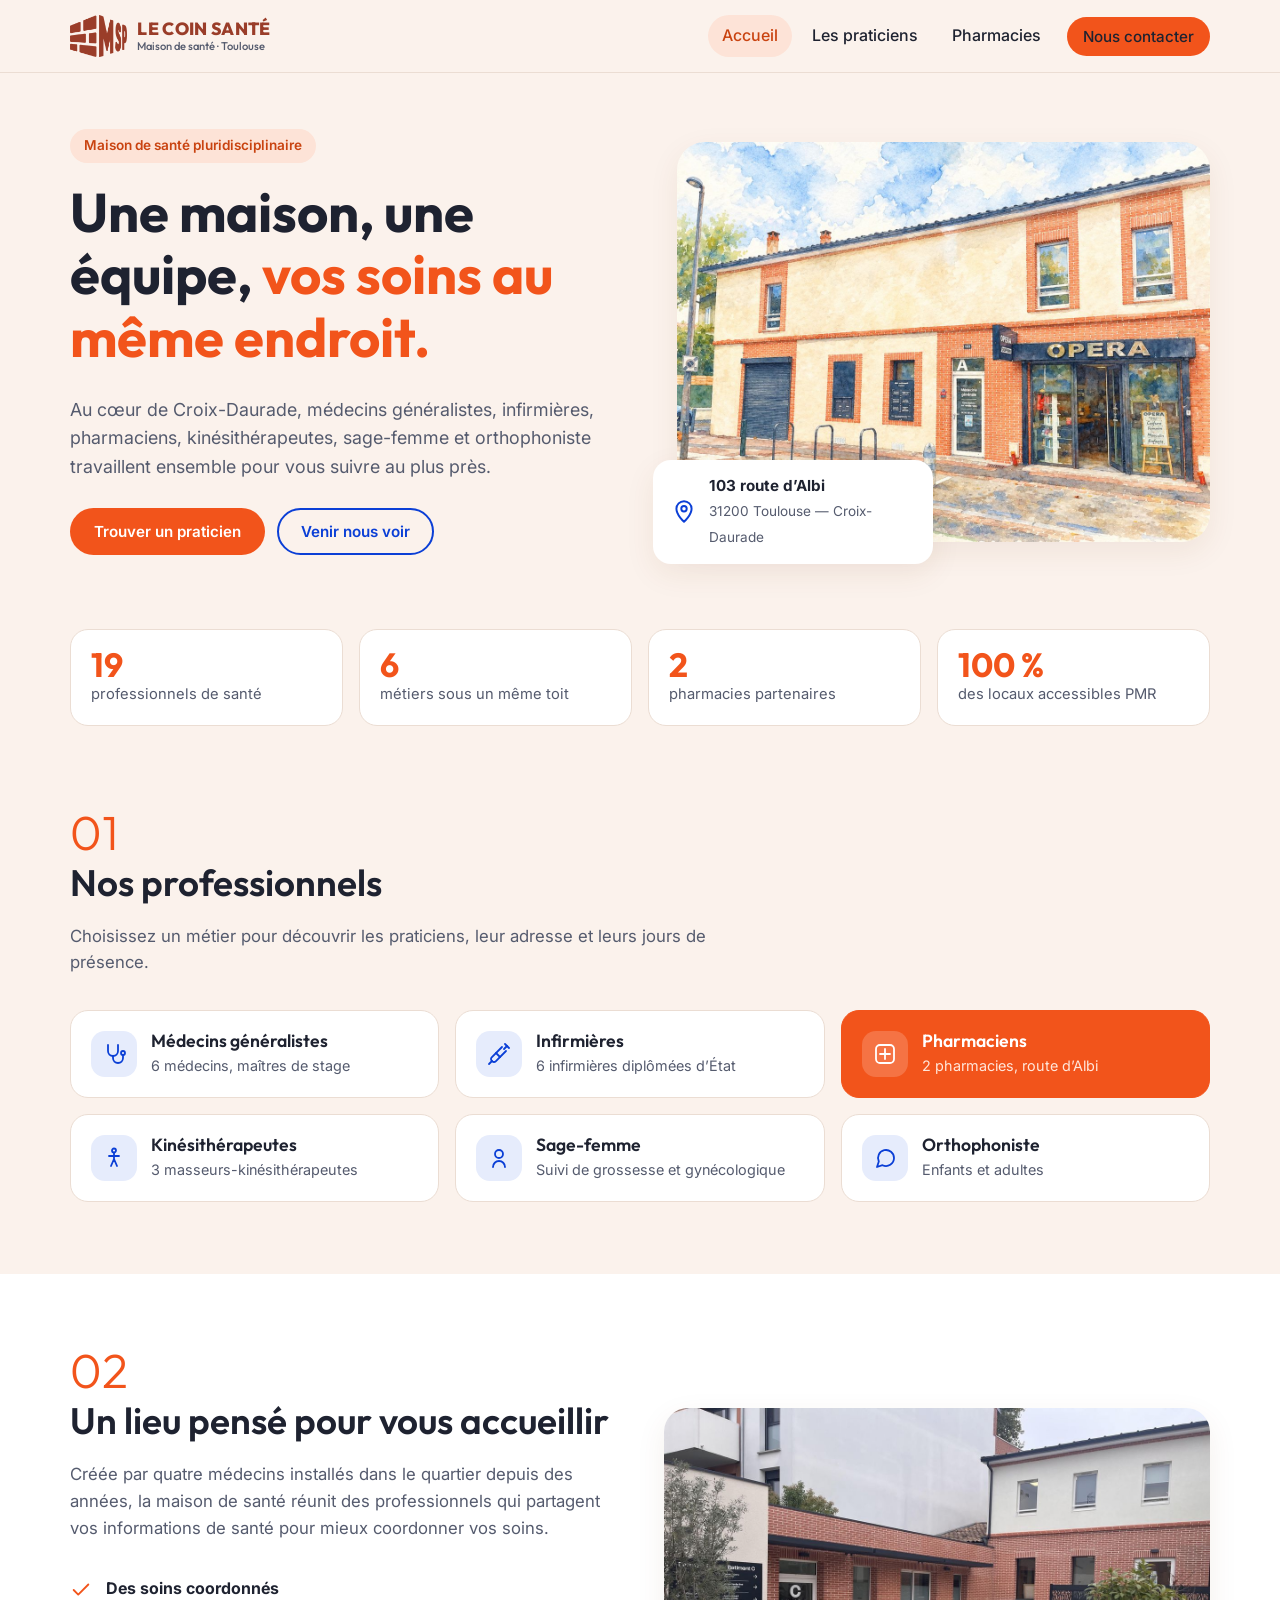
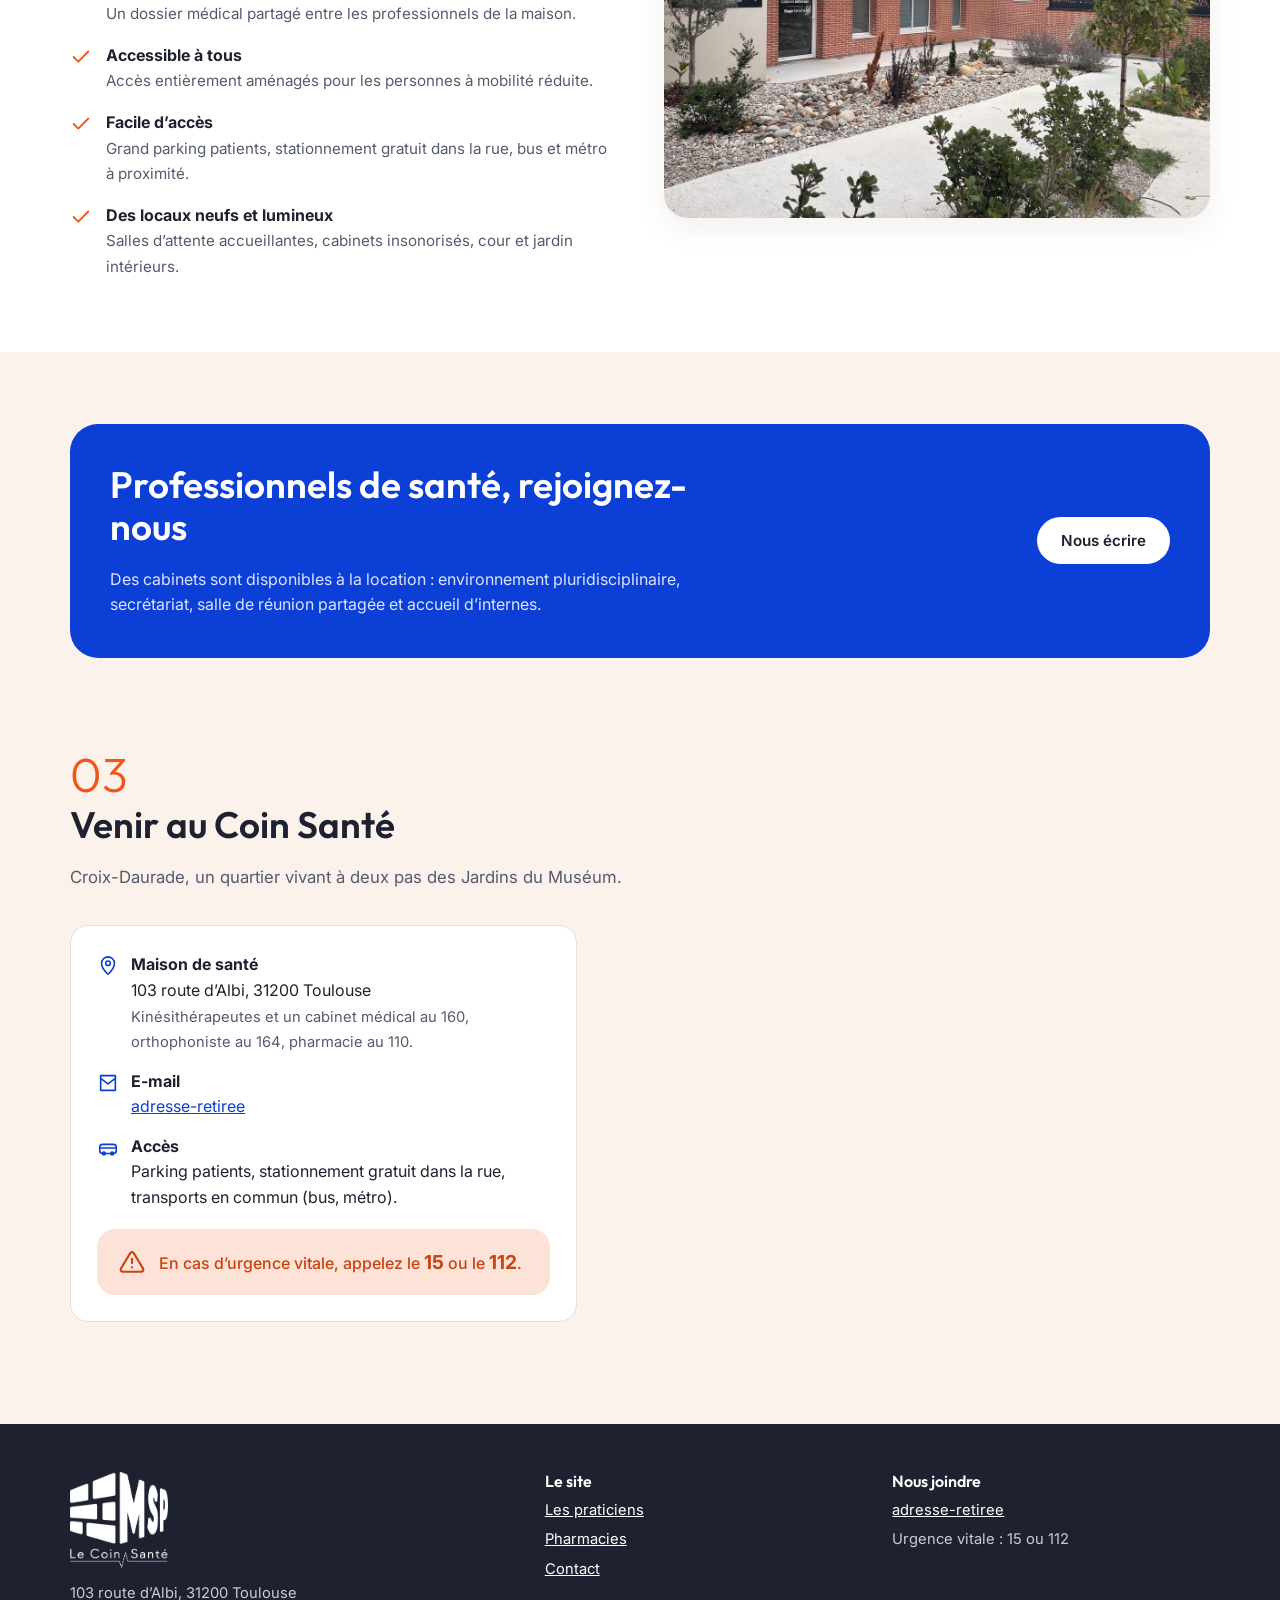
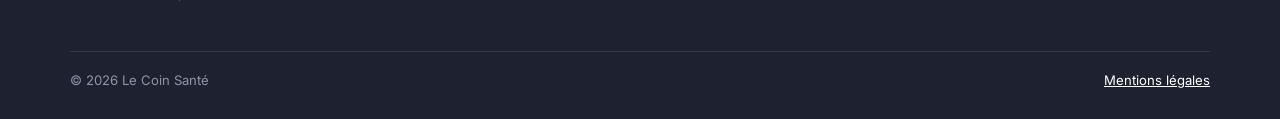
==== index.html @ 9249ab9c "Logo officiel de la MSP : symbole dans l'en-tete, logo complet blanc en pied de page, favicon ; nom " ====
<!doctype html>
<html lang="fr">
<head>
  <meta charset="utf-8">
  <meta name="viewport" content="width=device-width, initial-scale=1">
  <title>Le Coin Santé — Maison de santé pluridisciplinaire, Toulouse Croix-Daurade</title>
  <meta name="description" content="Maison de santé pluridisciplinaire au 103 route d’Albi à Toulouse (Croix-Daurade) : médecins généralistes, infirmières, pharmaciens, kinésithérapeutes, sage-femme et orthophoniste.">
  <link rel="icon" href="assets/favicon.png" type="image/png">
  <link rel="preconnect" href="https://fonts.googleapis.com">
  <link rel="preconnect" href="https://fonts.gstatic.com" crossorigin>
  <link href="https://fonts.googleapis.com/css2?family=Inter:wght@400;500;600&family=Outfit:wght@300;500;600;700;800&display=swap" rel="stylesheet">
  <link rel="stylesheet" href="css/style.css">
</head>
<body>
<a class="lien-evitement" href="#contenu">Aller au contenu</a>

<header class="entete">
  <div class="conteneur">
    <a class="marque" href="index.html">
      <img src="assets/logo-symbole.png" alt="" width="218" height="160">
      <span class="marque-texte">LE COIN SANTÉ<small>Maison de santé · Toulouse</small></span>
    </a>
    <button class="burger" aria-label="Menu" aria-expanded="false" aria-controls="nav">
      <svg width="26" height="26" viewBox="0 0 24 24" fill="none" stroke="currentColor" stroke-width="2" stroke-linecap="round"><path d="M4 7h16M4 12h16M4 17h16"/></svg>
    </button>
    <nav class="nav" id="nav">
      <a href="index.html" aria-current="page">Accueil</a>
      <a href="praticiens.html">Les praticiens</a>
      <a href="praticiens.html#pharmaciens">Pharmacies</a>
      <a class="btn btn-plein" href="contact.html">Nous contacter</a>
    </nav>
  </div>
</header>

<main id="contenu">

  <section class="hero">
    <div class="conteneur">
      <div>
        <span class="surtitre">Maison de santé pluridisciplinaire</span>
        <h1>Une maison, une équipe, <span class="accent">vos soins au même endroit.</span></h1>
        <p class="chapo">Au cœur de Croix-Daurade, médecins généralistes, infirmières, pharmaciens, kinésithérapeutes, sage-femme et orthophoniste travaillent ensemble pour vous suivre au plus près.</p>
        <div class="hero-actions">
          <a class="btn btn-plein" href="praticiens.html">Trouver un praticien</a>
          <a class="btn btn-contour" href="#acces">Venir nous voir</a>
        </div>
      </div>
      <div class="hero-visuel">
        <img src="assets/img/facade-aquarelle.jpg" alt="Aquarelle de la façade du Coin Santé, au 103 route d’Albi" width="1200" height="900">
        <div class="hero-carte">
          <svg class="ico" width="26" height="26" viewBox="0 0 24 24" fill="none" stroke="currentColor" stroke-width="1.8" stroke-linecap="round" stroke-linejoin="round" aria-hidden="true"><path d="M12 21s7-6.2 7-12a7 7 0 0 0-14 0c0 5.8 7 12 7 12z"/><circle cx="12" cy="9" r="2.5"/></svg>
          <div><strong>103 route d’Albi</strong><span>31200 Toulouse — Croix-Daurade</span></div>
        </div>
      </div>
    </div>
  </section>

  <section class="chiffres" aria-label="La maison en chiffres">
    <div class="conteneur">
      <div class="chiffre"><b>19</b><span>professionnels de santé</span></div>
      <div class="chiffre"><b>6</b><span>métiers sous un même toit</span></div>
      <div class="chiffre"><b>2</b><span>pharmacies partenaires</span></div>
      <div class="chiffre"><b>100 %</b><span>des locaux accessibles PMR</span></div>
    </div>
  </section>

  <section class="section">
    <div class="conteneur">
      <div class="section-tete">
        <span class="numero">01</span>
        <h2>Nos professionnels</h2>
        <p>Choisissez un métier pour découvrir les praticiens, leur adresse et leurs jours de présence.</p>
      </div>
      <div class="metiers">
        <a class="metier" href="praticiens.html#medecins">
          <span class="pastille"><svg width="24" height="24" viewBox="0 0 24 24" fill="none" stroke="currentColor" stroke-width="1.8" stroke-linecap="round" stroke-linejoin="round" aria-hidden="true"><path d="M6 3v6a5 5 0 0 0 10 0V3"/><path d="M11 14v2a5 5 0 0 0 10 0v-3"/><circle cx="21" cy="11" r="2"/></svg></span>
          <div><h3>Médecins généralistes</h3><p>6 médecins, maîtres de stage</p></div>
        </a>
        <a class="metier" href="praticiens.html#infirmiers">
          <span class="pastille"><svg width="24" height="24" viewBox="0 0 24 24" fill="none" stroke="currentColor" stroke-width="1.8" stroke-linecap="round" stroke-linejoin="round" aria-hidden="true"><path d="m18 2 4 4"/><path d="m17 7 3-3"/><path d="M19 9 8.7 19.3a2.4 2.4 0 0 1-3.4 0l-.6-.6a2.4 2.4 0 0 1 0-3.4L15 5"/><path d="m9 11 4 4"/><path d="m5 19-3 3"/></svg></span>
          <div><h3>Infirmières</h3><p>6 infirmières diplômées d’État</p></div>
        </a>
        <a class="metier mis-en-avant" href="praticiens.html#pharmaciens">
          <span class="pastille"><svg width="24" height="24" viewBox="0 0 24 24" fill="none" stroke="currentColor" stroke-width="1.8" stroke-linecap="round" stroke-linejoin="round" aria-hidden="true"><rect x="3" y="3" width="18" height="18" rx="4"/><path d="M12 7v10M7 12h10"/></svg></span>
          <div><h3>Pharmaciens</h3><p>2 pharmacies, route d’Albi</p></div>
        </a>
        <a class="metier" href="praticiens.html#kines">
          <span class="pastille"><svg width="24" height="24" viewBox="0 0 24 24" fill="none" stroke="currentColor" stroke-width="1.8" stroke-linecap="round" stroke-linejoin="round" aria-hidden="true"><circle cx="12" cy="4.5" r="2"/><path d="M12 7v6l-3 7M12 13l3 7M7 10h10"/></svg></span>
          <div><h3>Kinésithérapeutes</h3><p>3 masseurs-kinésithérapeutes</p></div>
        </a>
        <a class="metier" href="praticiens.html#sages-femmes">
          <span class="pastille"><svg width="24" height="24" viewBox="0 0 24 24" fill="none" stroke="currentColor" stroke-width="1.8" stroke-linecap="round" stroke-linejoin="round" aria-hidden="true"><circle cx="12" cy="8" r="4"/><path d="M6 21a6 6 0 0 1 12 0"/></svg></span>
          <div><h3>Sage-femme</h3><p>Suivi de grossesse et gynécologique</p></div>
        </a>
        <a class="metier" href="praticiens.html#orthophonistes">
          <span class="pastille"><svg width="24" height="24" viewBox="0 0 24 24" fill="none" stroke="currentColor" stroke-width="1.8" stroke-linecap="round" stroke-linejoin="round" aria-hidden="true"><path d="M21 12a8 8 0 0 1-11.5 7.2L4 21l1.8-5.5A8 8 0 1 1 21 12z"/></svg></span>
          <div><h3>Orthophoniste</h3><p>Enfants et adultes</p></div>
        </a>
      </div>
    </div>
  </section>

  <section class="section" style="background: var(--surface);">
    <div class="conteneur deux-colonnes">
      <div>
        <div class="section-tete">
          <span class="numero">02</span>
          <h2>Un lieu pensé pour vous accueillir</h2>
          <p>Créée par quatre médecins installés dans le quartier depuis des années, la maison de santé réunit des professionnels qui partagent vos informations de santé pour mieux coordonner vos soins.</p>
        </div>
        <ul class="atouts">
          <li><svg class="ico" width="22" height="22" viewBox="0 0 24 24" fill="none" stroke="currentColor" stroke-width="2" stroke-linecap="round" stroke-linejoin="round" aria-hidden="true"><path d="M20 6 9 17l-5-5"/></svg>
            <div><strong>Des soins coordonnés</strong><span>Un dossier médical partagé entre les professionnels de la maison.</span></div></li>
          <li><svg class="ico" width="22" height="22" viewBox="0 0 24 24" fill="none" stroke="currentColor" stroke-width="2" stroke-linecap="round" stroke-linejoin="round" aria-hidden="true"><path d="M20 6 9 17l-5-5"/></svg>
            <div><strong>Accessible à tous</strong><span>Accès entièrement aménagés pour les personnes à mobilité réduite.</span></div></li>
          <li><svg class="ico" width="22" height="22" viewBox="0 0 24 24" fill="none" stroke="currentColor" stroke-width="2" stroke-linecap="round" stroke-linejoin="round" aria-hidden="true"><path d="M20 6 9 17l-5-5"/></svg>
            <div><strong>Facile d’accès</strong><span>Grand parking patients, stationnement gratuit dans la rue, bus et métro à proximité.</span></div></li>
          <li><svg class="ico" width="22" height="22" viewBox="0 0 24 24" fill="none" stroke="currentColor" stroke-width="2" stroke-linecap="round" stroke-linejoin="round" aria-hidden="true"><path d="M20 6 9 17l-5-5"/></svg>
            <div><strong>Des locaux neufs et lumineux</strong><span>Salles d’attente accueillantes, cabinets insonorisés, cour et jardin intérieurs.</span></div></li>
        </ul>
      </div>
      <img src="assets/img/cour-jardin.jpg" alt="La cour intérieure et son jardin, devant le bâtiment C (cabinet infirmier et sage-femme)" width="1200" height="900" loading="lazy">
    </div>
  </section>

  <section class="section">
    <div class="conteneur">
      <div class="bande-pro">
        <div>
          <h2>Professionnels de santé, rejoignez-nous</h2>
          <p>Des cabinets sont disponibles à la location : environnement pluridisciplinaire, secrétariat, salle de réunion partagée et accueil d’internes.</p>
        </div>
        <div class="actions"><a class="btn btn-blanc" href="contact.html?objet=installation">Nous écrire</a></div>
      </div>
    </div>
  </section>

  <section class="section" id="acces" style="padding-top: 20px;">
    <div class="conteneur">
      <div class="section-tete">
        <span class="numero">03</span>
        <h2>Venir au Coin Santé</h2>
        <p>Croix-Daurade, un quartier vivant à deux pas des Jardins du Muséum.</p>
      </div>
      <div class="acces">
        <div class="acces-infos">
          <ul>
            <li><svg class="ico" width="22" height="22" viewBox="0 0 24 24" fill="none" stroke="currentColor" stroke-width="1.8" stroke-linecap="round" stroke-linejoin="round" aria-hidden="true"><path d="M12 21s7-6.2 7-12a7 7 0 0 0-14 0c0 5.8 7 12 7 12z"/><circle cx="12" cy="9" r="2.5"/></svg>
              <div><strong>Maison de santé</strong><br>103 route d’Albi, 31200 Toulouse<br><span style="color:var(--encre-douce);font-size:.92rem;">Kinésithérapeutes et un cabinet médical au 160, orthophoniste au 164, pharmacie au 110.</span></div></li>
            <li><svg class="ico" width="22" height="22" viewBox="0 0 24 24" fill="none" stroke="currentColor" stroke-width="1.8" stroke-linecap="round" stroke-linejoin="round" aria-hidden="true"><path d="M4 4h16v16H4z"/><path d="m4 7 8 6 8-6"/></svg>
              <div><strong>E-mail</strong><br><a href="mailto:adresse-retiree">adresse-retiree</a></div></li>
            <li><svg class="ico" width="22" height="22" viewBox="0 0 24 24" fill="none" stroke="currentColor" stroke-width="1.8" stroke-linecap="round" stroke-linejoin="round" aria-hidden="true"><rect x="3" y="8" width="18" height="10" rx="3"/><circle cx="7.5" cy="18" r="1.5"/><circle cx="16.5" cy="18" r="1.5"/><path d="M3 12h18"/></svg>
              <div><strong>Accès</strong><br>Parking patients, stationnement gratuit dans la rue, transports en commun (bus, métro).</div></li>
          </ul>
          <div class="urgence" role="note">
            <svg width="26" height="26" viewBox="0 0 24 24" fill="none" stroke="currentColor" stroke-width="2" stroke-linecap="round" stroke-linejoin="round" aria-hidden="true"><path d="M12 9v4M12 17h.01"/><path d="M10.3 3.9 1.8 18a2 2 0 0 0 1.7 3h17a2 2 0 0 0 1.7-3L13.7 3.9a2 2 0 0 0-3.4 0z"/></svg>
            <span>En cas d’urgence vitale, appelez le <strong>15</strong> ou le <strong>112</strong>.</span>
          </div>
        </div>
        <iframe class="carte-plan" title="Plan d’accès : 103 route d’Albi, Toulouse" loading="lazy"
          src="https://www.openstreetmap.org/export/embed.html?bbox=1.4560%2C43.6305%2C1.4706%2C43.6376&amp;layer=mapnik&amp;marker=43.63405%2C1.46332"></iframe>
      </div>
    </div>
  </section>

</main>

<footer class="pied">
  <div class="conteneur">
    <div>
      <a class="marque marque-pied" href="index.html"><img src="assets/logo-complet-blanc.png" alt="Le Coin Santé, maison de santé pluridisciplinaire" width="245" height="240"></a>
      <p style="margin-top:14px;font-size:.92rem;">103 route d’Albi, 31200 Toulouse</p>
    </div>
    <div>
      <h3>Le site</h3>
      <ul><li><a href="praticiens.html">Les praticiens</a></li><li><a href="praticiens.html#pharmaciens">Pharmacies</a></li><li><a href="contact.html">Contact</a></li></ul>
    </div>
    <div>
      <h3>Nous joindre</h3>
      <ul><li><a href="mailto:adresse-retiree">adresse-retiree</a></li><li>Urgence vitale : 15 ou 112</li></ul>
    </div>
    <div class="pied-bas"><span>© <span id="annee">2026</span> Le Coin Santé</span><a href="mentions-legales.html">Mentions légales</a></div>
  </div>
</footer>

<script src="js/main.js"></script>
</body>
</html>
---- css/style.css ----
/* =============================================================
   Le Coin Santé — charte de la brochure : orange + bleu sur crème
   ============================================================= */
:root {
  --orange: #F2541B;
  --orange-fonce: #C94310;
  --orange-pale: #FDE3D7;
  --bleu: #0B3FD6;
  --bleu-pale: #E6ECFC;
  --creme: #FBF2EC;
  --surface: #FFFFFF;
  --encre: #1E2230;
  --encre-douce: #555B6E;
  --trait: #EBDDD3;
  --rayon: 18px;
  --ombre: 0 10px 30px rgba(120, 60, 30, 0.08);
  --largeur: 1140px;
}

*, *::before, *::after { box-sizing: border-box; }
html { scroll-behavior: smooth; }
body {
  margin: 0;
  font-family: "Inter", system-ui, sans-serif;
  font-size: 16px;
  line-height: 1.6;
  color: var(--encre);
  background: var(--creme);
}
img { max-width: 100%; height: auto; display: block; }
a { color: var(--bleu); }
h1, h2, h3 { font-family: "Outfit", "Inter", sans-serif; line-height: 1.15; margin: 0 0 .5em; }
h1 { font-size: clamp(2.1rem, 5vw, 3.4rem); font-weight: 700; }
h2 { font-size: clamp(1.6rem, 3.4vw, 2.3rem); font-weight: 600; }
h3 { font-size: 1.1rem; font-weight: 600; }
p { margin: 0 0 1em; }

.conteneur { width: min(100% - 32px, var(--largeur)); margin-inline: auto; }
.lien-evitement { position: absolute; left: -999px; top: 8px; background: var(--encre); color: #fff; padding: 8px 12px; border-radius: 8px; z-index: 100; }
.lien-evitement:focus { left: 8px; }
:focus-visible { outline: 3px solid var(--bleu); outline-offset: 2px; }

/* ===== En-tête ===== */
.entete {
  position: sticky; top: 0; z-index: 50;
  background: rgba(251, 242, 236, 0.92);
  backdrop-filter: blur(8px);
  border-bottom: 1px solid var(--trait);
}
.entete .conteneur { display: flex; align-items: center; justify-content: space-between; height: 72px; }
.marque { display: flex; align-items: center; gap: 10px; text-decoration: none; color: var(--encre); }
.marque img { height: 42px; width: auto; }
.marque-pied img { height: 96px; }
.marque-texte { font-family: "Outfit", sans-serif; font-weight: 800; font-size: 1.1rem; letter-spacing: .02em; color: #9A3D29; line-height: 1; } /* couleur du logo */
.marque-texte small { display: block; font-weight: 500; font-size: .7rem; letter-spacing: 0; color: var(--encre-douce); margin-top: 3px; }
.nav { display: flex; gap: 6px; align-items: center; }
.nav a { text-decoration: none; color: var(--encre); font-weight: 500; padding: 8px 14px; border-radius: 999px; }
.nav a:hover { background: var(--orange-pale); }
.nav a[aria-current="page"] { color: var(--orange-fonce); background: var(--orange-pale); }
.nav .btn { margin-left: 6px; }
.burger { display: none; background: none; border: 0; padding: 8px; cursor: pointer; color: var(--encre); }

/* ===== Boutons ===== */
.btn {
  display: inline-flex; align-items: center; justify-content: center; gap: 8px;
  font: 600 .95rem "Inter", sans-serif; text-decoration: none; cursor: pointer;
  padding: 12px 22px; border-radius: 999px; border: 2px solid transparent; transition: .15s;
}
.btn-plein { background: var(--orange); color: #fff; }
.btn-plein:hover { background: var(--orange-fonce); }
.btn-contour { background: transparent; color: var(--bleu); border-color: var(--bleu); }
.btn-contour:hover { background: var(--bleu); color: #fff; }
.btn-blanc { background: #fff; color: var(--encre); }
.btn-blanc:hover { background: var(--orange-pale); }

/* ===== Accueil ===== */
.hero { padding: 56px 0 40px; }
.hero .conteneur { display: grid; grid-template-columns: 1.05fr 1fr; gap: 48px; align-items: center; }
.surtitre { display: inline-flex; align-items: center; gap: 8px; font-weight: 600; color: var(--orange-fonce); background: var(--orange-pale); padding: 6px 14px; border-radius: 999px; font-size: .85rem; margin-bottom: 18px; }
.hero h1 .accent { color: var(--orange); }
.hero p.chapo { font-size: 1.12rem; color: var(--encre-douce); max-width: 34em; }
.hero-actions { display: flex; flex-wrap: wrap; gap: 12px; margin-top: 26px; }
.hero-visuel { position: relative; }
.hero-visuel img { border-radius: 28px; box-shadow: var(--ombre); aspect-ratio: 4 / 3; object-fit: cover; width: 100%; }
.hero-carte {
  position: absolute; left: -24px; bottom: -22px; background: var(--surface); border-radius: var(--rayon);
  box-shadow: var(--ombre); padding: 14px 18px; display: flex; gap: 12px; align-items: center; max-width: 280px;
}
.hero-carte .ico { color: var(--bleu); flex: none; }
.hero-carte strong { display: block; font-size: .95rem; }
.hero-carte span { font-size: .85rem; color: var(--encre-douce); }

.chiffres { padding: 34px 0 10px; }
.chiffres .conteneur { display: grid; grid-template-columns: repeat(4, 1fr); gap: 16px; }
.chiffre { background: var(--surface); border-radius: var(--rayon); padding: 18px 20px; border: 1px solid var(--trait); }
.chiffre b { display: block; font-family: "Outfit", sans-serif; font-size: 2.1rem; color: var(--orange); line-height: 1; }
.chiffre span { color: var(--encre-douce); font-size: .92rem; }

.section { padding: 72px 0; }
.section-tete { max-width: 40em; margin-bottom: 34px; }
.section-tete .numero { font-family: "Outfit", sans-serif; font-weight: 300; font-size: 3rem; color: var(--orange); line-height: 1; display: block; margin-bottom: 6px; }
.section-tete p { color: var(--encre-douce); font-size: 1.05rem; }

.metiers { display: grid; grid-template-columns: repeat(3, 1fr); gap: 16px; }
.metier {
  display: flex; gap: 14px; align-items: flex-start; text-decoration: none; color: var(--encre);
  background: var(--surface); border: 1px solid var(--trait); border-radius: var(--rayon); padding: 20px; transition: .15s;
}
.metier:hover { border-color: var(--orange); transform: translateY(-2px); box-shadow: var(--ombre); }
.metier .pastille { flex: none; width: 46px; height: 46px; border-radius: 14px; display: grid; place-items: center; background: var(--bleu-pale); color: var(--bleu); }
.metier h3 { margin-bottom: 2px; }
.metier p { margin: 0; color: var(--encre-douce); font-size: .9rem; }
.metier.mis-en-avant { background: var(--orange); color: #fff; border-color: var(--orange); }
.metier.mis-en-avant p { color: #FFE6DA; }
.metier.mis-en-avant .pastille { background: rgba(255,255,255,.18); color: #fff; }

.deux-colonnes { display: grid; grid-template-columns: 1fr 1fr; gap: 48px; align-items: center; }
.deux-colonnes img { border-radius: 24px; box-shadow: var(--ombre); aspect-ratio: 4 / 3; object-fit: cover; width: 100%; }
.atouts { list-style: none; padding: 0; margin: 0; display: grid; gap: 16px; }
.atouts li { display: flex; gap: 14px; }
.atouts .ico { color: var(--orange); flex: none; margin-top: 3px; }
.atouts strong { display: block; }
.atouts span { color: var(--encre-douce); font-size: .95rem; }

.bande-pro { background: var(--bleu); color: #fff; border-radius: 28px; padding: 40px; display: grid; grid-template-columns: 1.4fr 1fr; gap: 30px; align-items: center; }
.bande-pro h2 { color: #fff; }
.bande-pro p { color: #DCE4FF; margin: 0; }
.bande-pro .actions { display: flex; justify-content: flex-end; }

.acces { display: grid; grid-template-columns: 1fr 1.2fr; gap: 24px; }
.acces-infos { background: var(--surface); border-radius: var(--rayon); padding: 26px; border: 1px solid var(--trait); }
.acces-infos ul { list-style: none; padding: 0; margin: 0 0 18px; display: grid; gap: 14px; }
.acces-infos li { display: flex; gap: 12px; }
.acces-infos .ico { color: var(--bleu); flex: none; margin-top: 3px; }
.carte-plan { border: 0; width: 100%; height: 100%; min-height: 340px; border-radius: var(--rayon); }

.urgence { background: var(--orange-pale); border-radius: var(--rayon); padding: 18px 22px; display: flex; gap: 14px; align-items: center; color: var(--orange-fonce); font-weight: 500; }
.urgence strong { font-size: 1.2rem; }

/* ===== Page praticiens ===== */
.page-tete { padding: 48px 0 20px; }
.page-tete p { color: var(--encre-douce); max-width: 42em; font-size: 1.05rem; }
.onglets { display: flex; flex-wrap: wrap; gap: 10px; margin: 18px 0 28px; }
.onglet {
  display: inline-flex; align-items: center; gap: 8px; cursor: pointer;
  font: 600 .95rem "Inter", sans-serif; color: var(--bleu); white-space: nowrap;
  background: var(--surface); border: 2px solid var(--bleu); border-radius: 14px; padding: 10px 16px; transition: .15s;
}
.onglet:hover { background: var(--bleu-pale); }
.onglet.actif { background: var(--bleu); color: #fff; }
.onglet .compte { font-size: .75rem; background: var(--bleu-pale); color: var(--bleu); border-radius: 999px; padding: 1px 8px; }
.onglet.actif .compte { background: rgba(255,255,255,.2); color: #fff; }
.panneau-tete { display: flex; gap: 16px; align-items: flex-start; margin-bottom: 24px; }
.panneau-icone { flex: none; width: 54px; height: 54px; border-radius: 16px; background: var(--orange); color: #fff; display: grid; place-items: center; }
.panneau-tete h2 { margin-bottom: 4px; }
.panneau-tete p { margin: 0; color: var(--encre-douce); max-width: 46em; }
.grille-praticiens { display: grid; grid-template-columns: repeat(auto-fill, minmax(270px, 1fr)); gap: 18px; padding-bottom: 70px; }
.praticien { background: var(--surface); border: 1px solid var(--trait); border-radius: var(--rayon); padding: 22px; display: flex; flex-direction: column; gap: 14px; }
.praticien-tete { display: flex; gap: 14px; align-items: center; }
.avatar { width: 56px; height: 56px; border-radius: 50%; display: grid; place-items: center; flex: none; font-family: "Outfit", sans-serif; font-weight: 700; font-size: 1.2rem; color: var(--orange-fonce); background: var(--orange-pale); }
.praticien-nom { margin: 0; font-size: 1.05rem; }
.praticien-nom .nom { color: var(--bleu); letter-spacing: .02em; }
.praticien-metier { margin: 0; color: var(--encre-douce); font-size: .88rem; }
.badges { display: flex; flex-wrap: wrap; gap: 6px; }
.badge { font-size: .75rem; font-weight: 600; color: var(--bleu); background: var(--bleu-pale); border-radius: 999px; padding: 3px 10px; }
.praticien-infos { list-style: none; padding: 0; margin: 0; display: grid; gap: 8px; font-size: .92rem; }
.praticien-infos li { display: flex; gap: 10px; align-items: flex-start; }
.praticien-infos .ico { color: var(--orange); flex: none; margin-top: 2px; }
.praticien .btn { margin-top: auto; align-self: flex-start; padding: 9px 18px; }

/* ===== Contact ===== */
.contact { display: grid; grid-template-columns: 1.1fr 1fr; gap: 0; align-items: center; padding-bottom: 70px; }
.formulaire { background: var(--surface); border-radius: 28px; padding: 34px; box-shadow: var(--ombre); position: relative; z-index: 1; border: 1px solid var(--trait); }
.champ { display: grid; gap: 6px; margin-bottom: 16px; }
.champ label { font-weight: 600; font-size: .9rem; }
.champ input, .champ textarea, .champ select {
  font: inherit; color: var(--encre); background: var(--creme); border: 1.5px solid var(--trait);
  border-radius: 12px; padding: 12px 14px; width: 100%;
}
.champ input:focus, .champ textarea:focus, .champ select:focus { outline: none; border-color: var(--bleu); background: #fff; }
.champ textarea { min-height: 130px; resize: vertical; }
.note-form { font-size: .82rem; color: var(--encre-douce); margin-top: 12px; }
.contact-visuel { margin-left: -40px; }
.contact-visuel img { border-radius: 28px; aspect-ratio: 4 / 3.2; object-fit: cover; width: 100%; }
.contact-infos { display: grid; grid-template-columns: repeat(3, 1fr); gap: 16px; margin: 26px 0 40px; }
.contact-infos .chiffre b { font-size: 1rem; color: var(--encre); font-family: "Inter", sans-serif; }
.message-envoi { display: none; margin-top: 12px; padding: 12px 14px; border-radius: 12px; background: var(--bleu-pale); color: var(--bleu); font-size: .9rem; }
.message-envoi.visible { display: block; }

/* ===== Pied de page ===== */
.pied { background: var(--encre); color: #C9CDD8; padding: 48px 0 28px; margin-top: 30px; }
.pied .conteneur { display: grid; grid-template-columns: 1.4fr 1fr 1fr; gap: 30px; }
.pied h3 { color: #fff; font-size: 1rem; }
.pied a { color: #fff; }
.pied ul { list-style: none; padding: 0; margin: 0; display: grid; gap: 6px; font-size: .92rem; }
.pied .marque-texte small { color: #9AA0B2; }
.pied-bas { grid-column: 1 / -1; border-top: 1px solid #343a4d; padding-top: 18px; font-size: .82rem; color: #8E94A6; display: flex; justify-content: space-between; flex-wrap: wrap; gap: 10px; }

/* ===== Responsive ===== */
@media (max-width: 920px) {
  .hero .conteneur, .deux-colonnes, .acces, .bande-pro, .contact { grid-template-columns: 1fr; }
  .metiers { grid-template-columns: 1fr 1fr; }
  .chiffres .conteneur { grid-template-columns: 1fr 1fr; }
  .contact-visuel { margin: 20px 0 0; }
  .bande-pro .actions { justify-content: flex-start; }
  .hero-carte { left: 12px; }
  .pied .conteneur { grid-template-columns: 1fr; }
}
@media (max-width: 760px) {
  .burger { display: block; }
  .nav { position: absolute; top: 72px; left: 0; right: 0; flex-direction: column; align-items: stretch; background: var(--creme); border-bottom: 1px solid var(--trait); padding: 12px 16px 18px; display: none; }
  .nav.ouvert { display: flex; }
  .nav .btn { margin: 6px 0 0; }
}
@media (max-width: 560px) {
  .metiers, .contact-infos { grid-template-columns: 1fr; }
  .section { padding: 54px 0; }
  .formulaire, .bande-pro { padding: 24px; }
  .onglet { flex: 1 1 calc(50% - 10px); justify-content: center; }
}
@media (prefers-reduced-motion: reduce) { * { transition: none !important; scroll-behavior: auto !important; } }
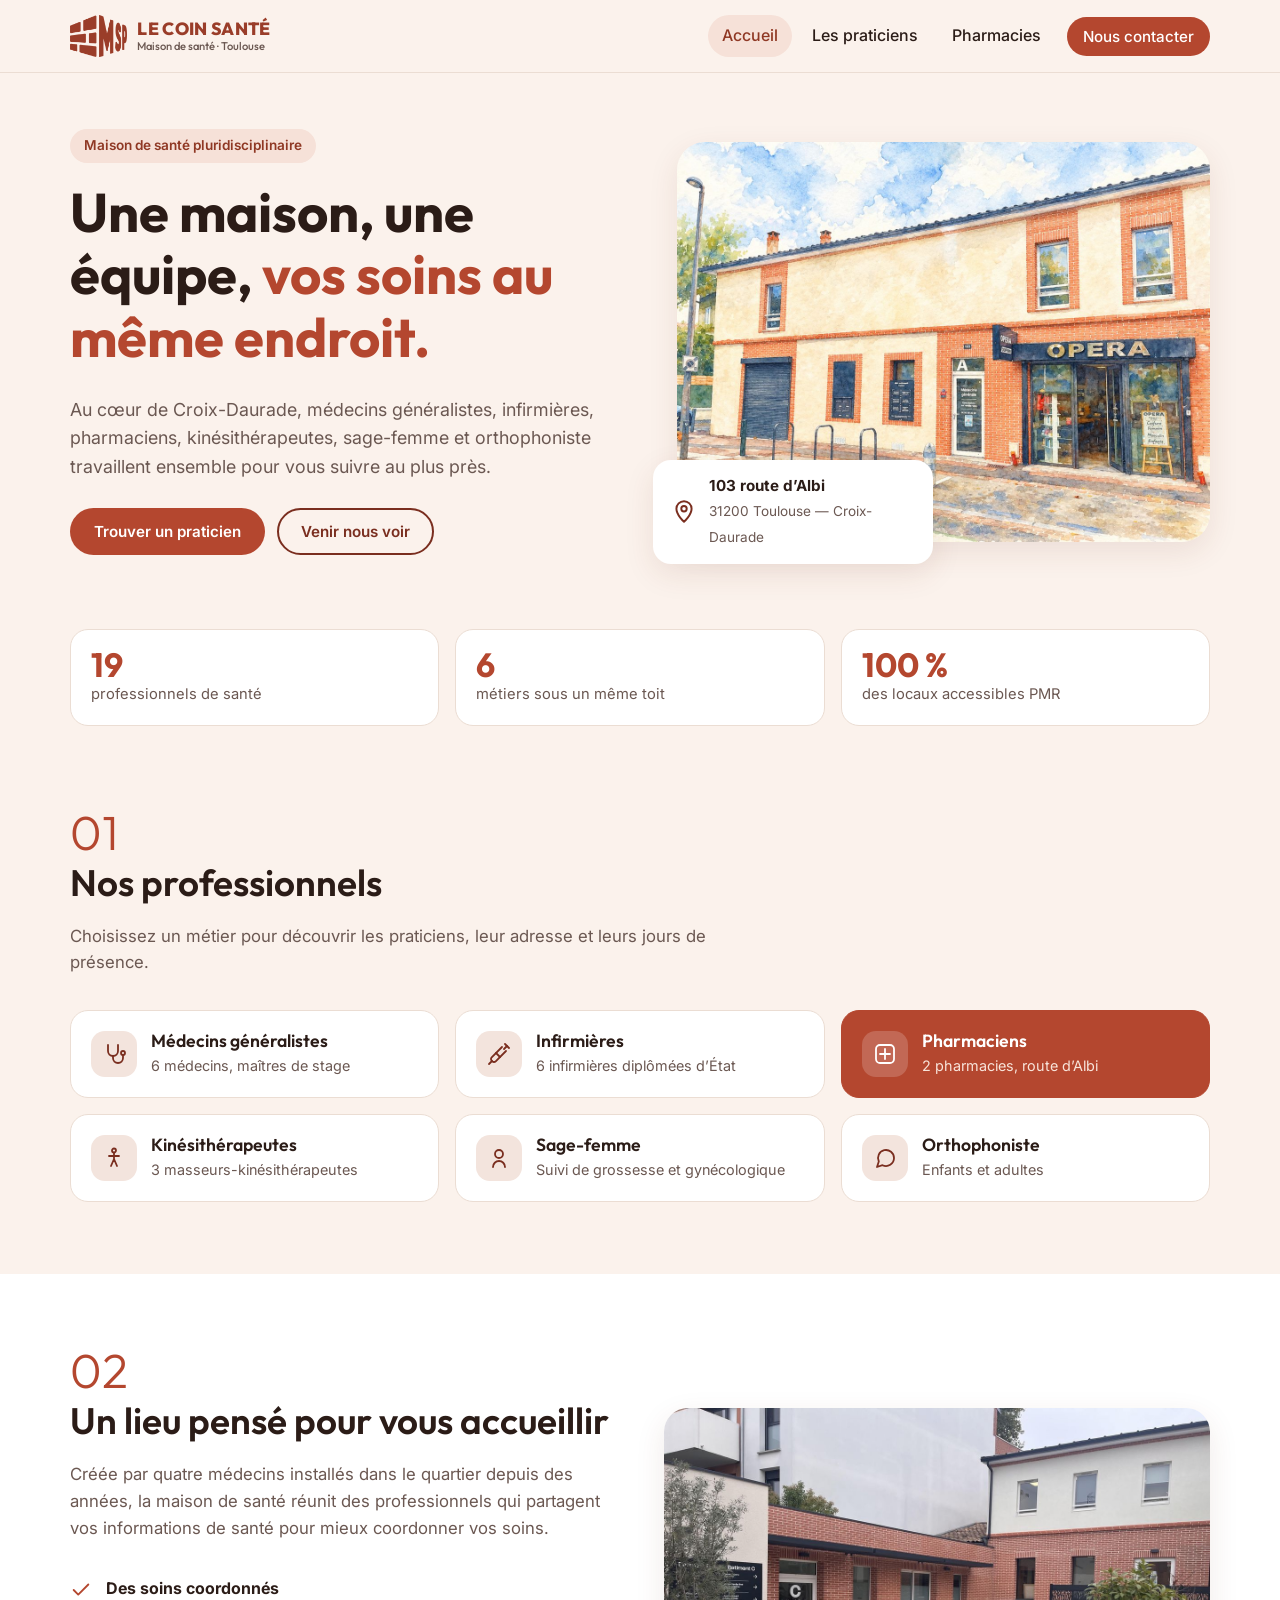
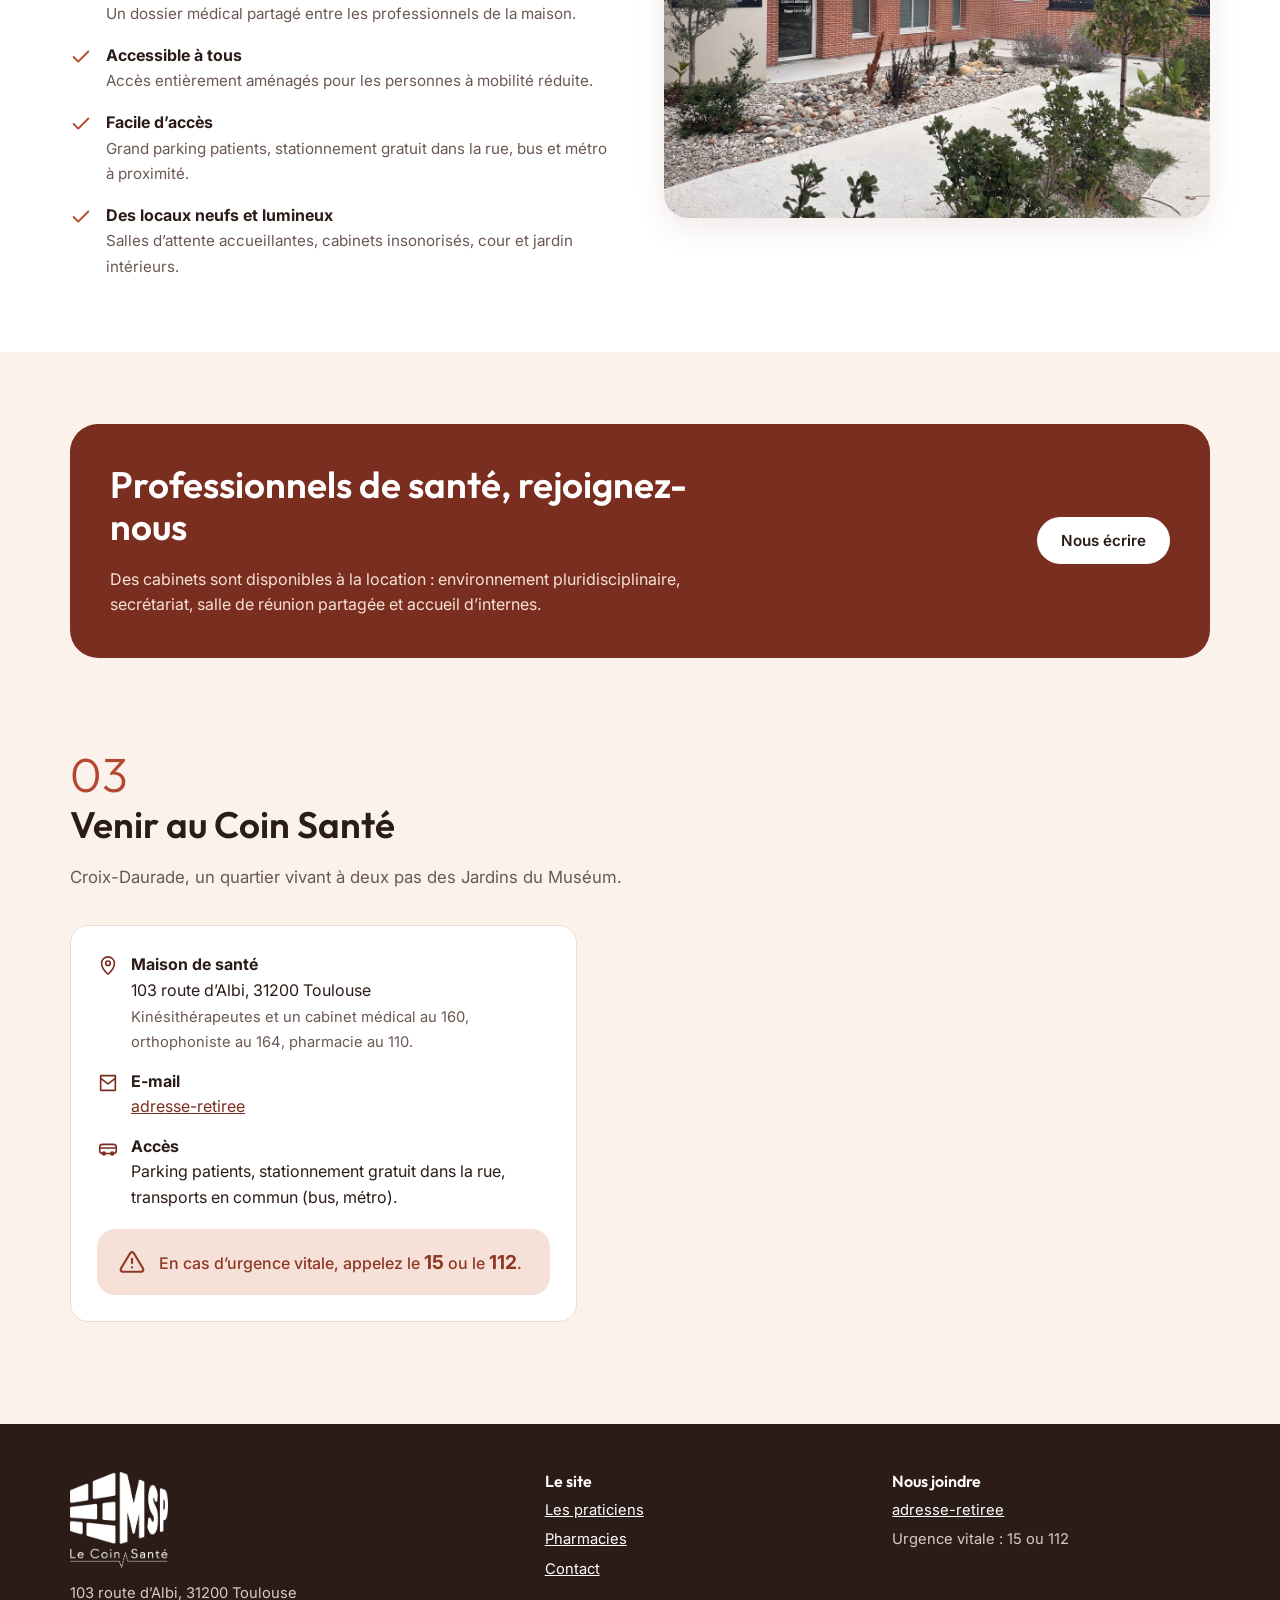
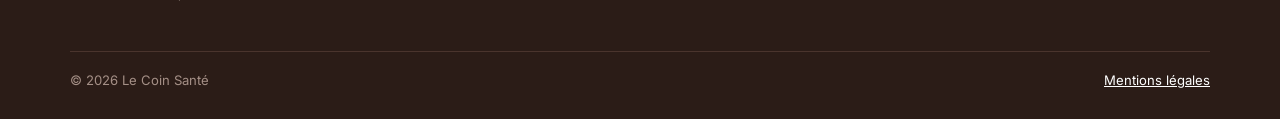
==== commit a680700a: "Accueil : retrait du chiffre « 2 pharmacies partenaires », chiffres sur 3 colonnes Co-Authored-By: C" ====
--- a/index.html
+++ b/index.html
@@ -59,7 +59,6 @@
     <div class="conteneur">
       <div class="chiffre"><b>19</b><span>professionnels de santé</span></div>
       <div class="chiffre"><b>6</b><span>métiers sous un même toit</span></div>
-      <div class="chiffre"><b>2</b><span>pharmacies partenaires</span></div>
       <div class="chiffre"><b>100 %</b><span>des locaux accessibles PMR</span></div>
     </div>
   </section>
--- a/css/style.css
+++ b/css/style.css
@@ -2,18 +2,18 @@
    Le Coin Santé — charte de la brochure : orange + bleu sur crème
    ============================================================= */
 :root {
-  --orange: #F2541B;
-  --orange-fonce: #C94310;
-  --orange-pale: #FDE3D7;
-  --bleu: #0B3FD6;
-  --bleu-pale: #E6ECFC;
+  --orange: #B4472F;
+  --orange-fonce: #8F3824;
+  --orange-pale: #F6E1D8;
+  --bleu: #7A2E1F;
+  --bleu-pale: #F3E4DD;
   --creme: #FBF2EC;
   --surface: #FFFFFF;
-  --encre: #1E2230;
-  --encre-douce: #555B6E;
+  --encre: #2B1C17;
+  --encre-douce: #6B5852;
   --trait: #EBDDD3;
   --rayon: 18px;
-  --ombre: 0 10px 30px rgba(120, 60, 30, 0.08);
+  --ombre: 0 10px 30px rgba(110, 45, 30, 0.10);
   --largeur: 1140px;
 }
 
@@ -58,6 +58,8 @@
 .nav a:hover { background: var(--orange-pale); }
 .nav a[aria-current="page"] { color: var(--orange-fonce); background: var(--orange-pale); }
 .nav .btn { margin-left: 6px; }
+.nav a.btn-plein, .nav a.btn-plein[aria-current="page"] { color: #fff; background: var(--orange); }
+.nav a.btn-plein:hover { background: var(--orange-fonce); }
 .burger { display: none; background: none; border: 0; padding: 8px; cursor: pointer; color: var(--encre); }
 
 /* ===== Boutons ===== */
@@ -91,7 +93,7 @@
 .hero-carte span { font-size: .85rem; color: var(--encre-douce); }
 
 .chiffres { padding: 34px 0 10px; }
-.chiffres .conteneur { display: grid; grid-template-columns: repeat(4, 1fr); gap: 16px; }
+.chiffres .conteneur { display: grid; grid-template-columns: repeat(3, 1fr); gap: 16px; }
 .chiffre { background: var(--surface); border-radius: var(--rayon); padding: 18px 20px; border: 1px solid var(--trait); }
 .chiffre b { display: block; font-family: "Outfit", sans-serif; font-size: 2.1rem; color: var(--orange); line-height: 1; }
 .chiffre span { color: var(--encre-douce); font-size: .92rem; }
@@ -111,7 +113,7 @@
 .metier h3 { margin-bottom: 2px; }
 .metier p { margin: 0; color: var(--encre-douce); font-size: .9rem; }
 .metier.mis-en-avant { background: var(--orange); color: #fff; border-color: var(--orange); }
-.metier.mis-en-avant p { color: #FFE6DA; }
+.metier.mis-en-avant p { color: #F8E4DA; }
 .metier.mis-en-avant .pastille { background: rgba(255,255,255,.18); color: #fff; }
 
 .deux-colonnes { display: grid; grid-template-columns: 1fr 1fr; gap: 48px; align-items: center; }
@@ -124,7 +126,7 @@
 
 .bande-pro { background: var(--bleu); color: #fff; border-radius: 28px; padding: 40px; display: grid; grid-template-columns: 1.4fr 1fr; gap: 30px; align-items: center; }
 .bande-pro h2 { color: #fff; }
-.bande-pro p { color: #DCE4FF; margin: 0; }
+.bande-pro p { color: #F6E1D8; margin: 0; }
 .bande-pro .actions { display: flex; justify-content: flex-end; }
 
 .acces { display: grid; grid-template-columns: 1fr 1.2fr; gap: 24px; }
@@ -188,19 +190,19 @@
 .message-envoi.visible { display: block; }
 
 /* ===== Pied de page ===== */
-.pied { background: var(--encre); color: #C9CDD8; padding: 48px 0 28px; margin-top: 30px; }
+.pied { background: var(--encre); color: #DCCBC3; padding: 48px 0 28px; margin-top: 30px; }
 .pied .conteneur { display: grid; grid-template-columns: 1.4fr 1fr 1fr; gap: 30px; }
 .pied h3 { color: #fff; font-size: 1rem; }
 .pied a { color: #fff; }
 .pied ul { list-style: none; padding: 0; margin: 0; display: grid; gap: 6px; font-size: .92rem; }
-.pied .marque-texte small { color: #9AA0B2; }
-.pied-bas { grid-column: 1 / -1; border-top: 1px solid #343a4d; padding-top: 18px; font-size: .82rem; color: #8E94A6; display: flex; justify-content: space-between; flex-wrap: wrap; gap: 10px; }
+.pied .marque-texte small { color: #B39E95; }
+.pied-bas { grid-column: 1 / -1; border-top: 1px solid #4A342D; padding-top: 18px; font-size: .82rem; color: #A48F86; display: flex; justify-content: space-between; flex-wrap: wrap; gap: 10px; }
 
 /* ===== Responsive ===== */
 @media (max-width: 920px) {
   .hero .conteneur, .deux-colonnes, .acces, .bande-pro, .contact { grid-template-columns: 1fr; }
   .metiers { grid-template-columns: 1fr 1fr; }
-  .chiffres .conteneur { grid-template-columns: 1fr 1fr; }
+  .chiffres .conteneur { grid-template-columns: 1fr; }
   .contact-visuel { margin: 20px 0 0; }
   .bande-pro .actions { justify-content: flex-start; }
   .hero-carte { left: 12px; }
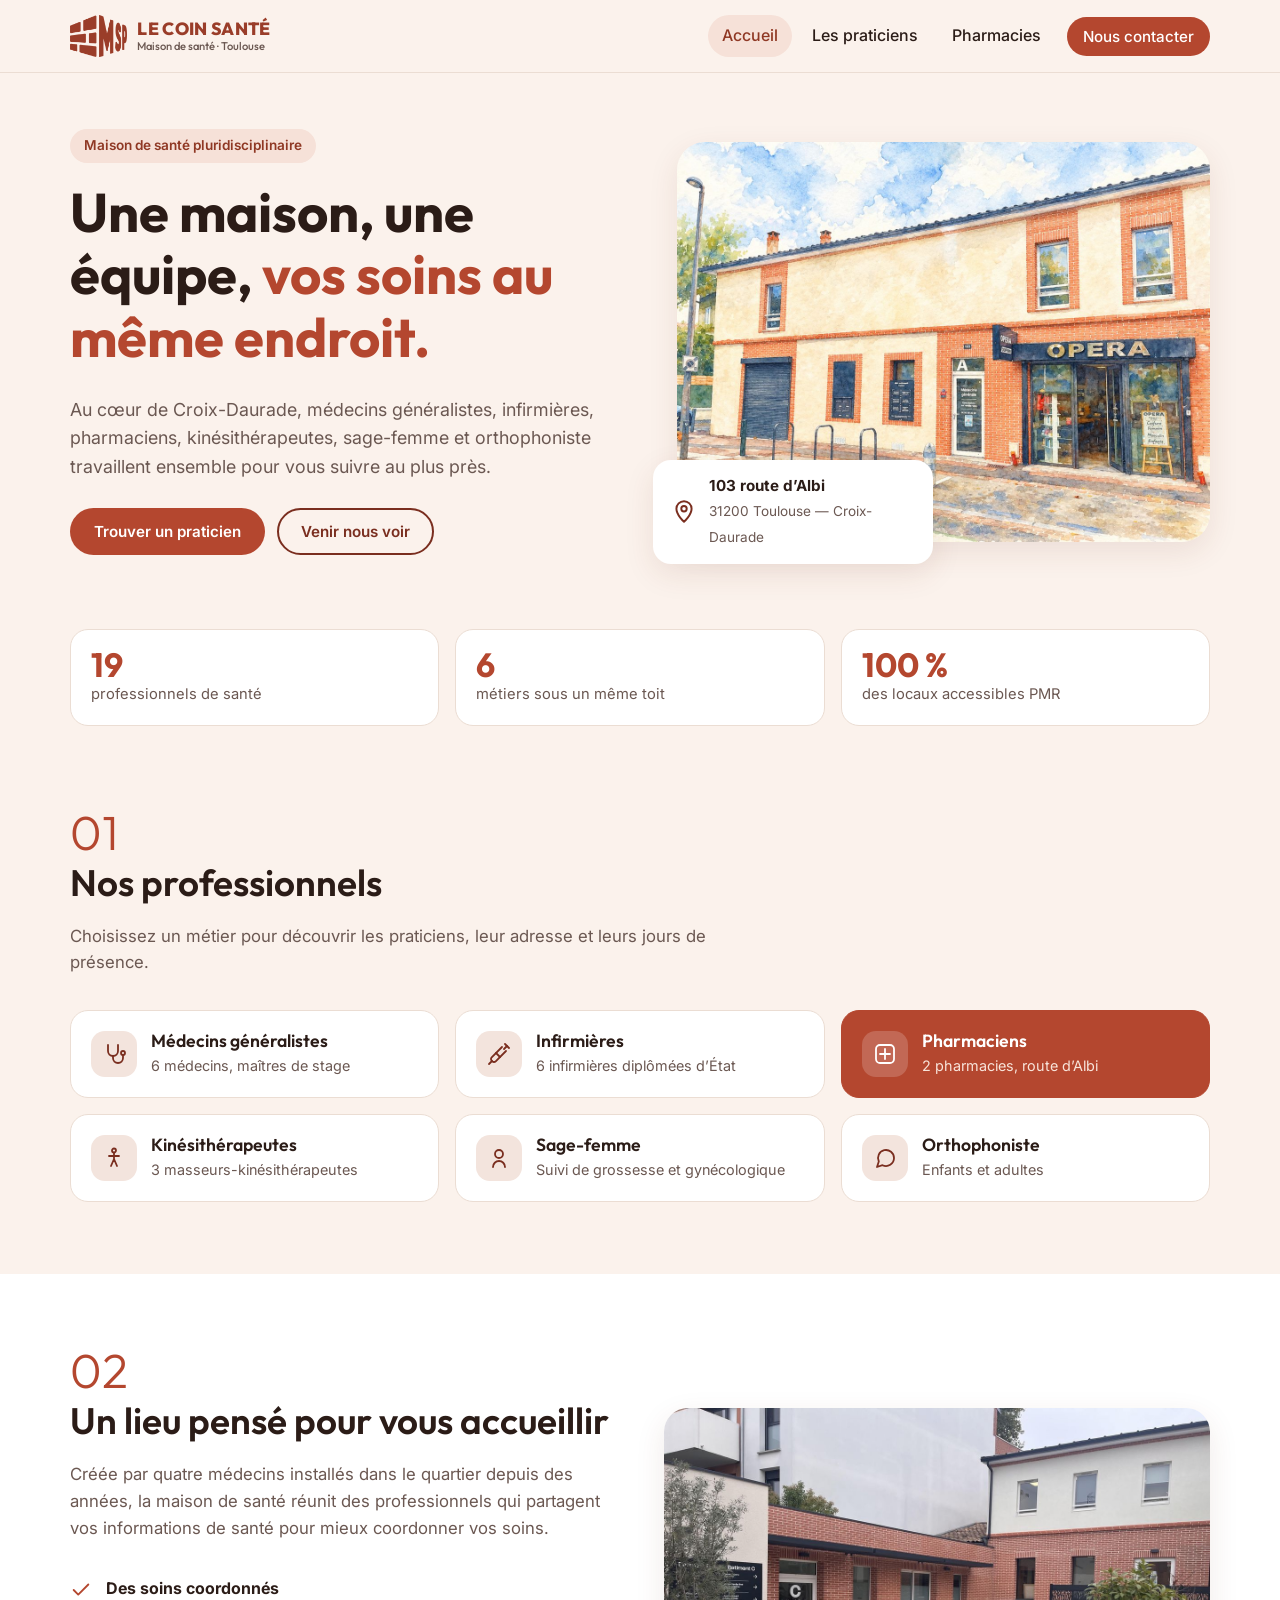
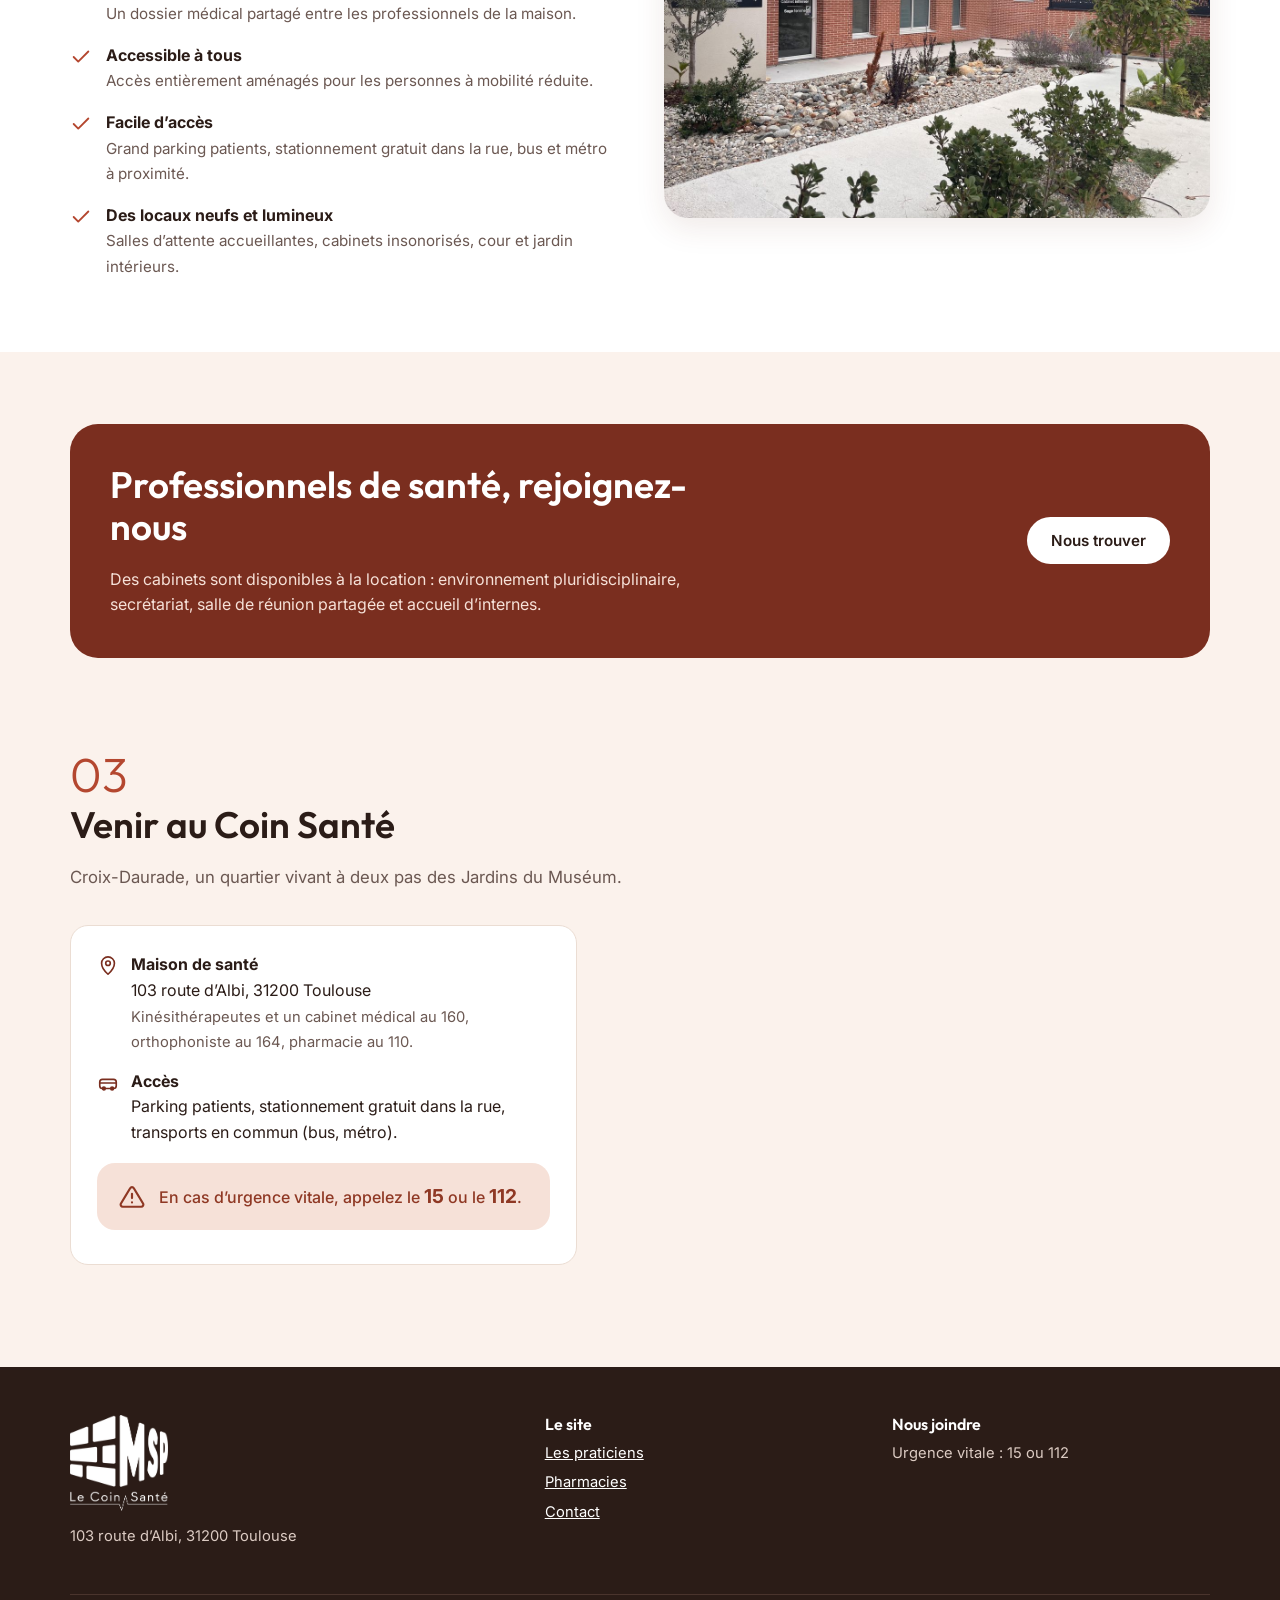
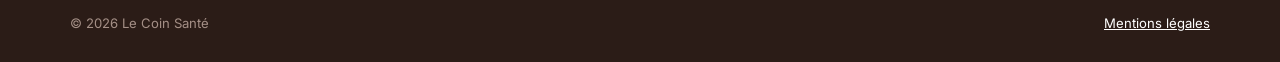
==== commit e3dc98ce: "Retrait de l'adresse e-mail et du formulaire de contact Co-Authored-By: Claude Sonnet 5.5 <noreply@a" ====
--- a/index.html
+++ b/index.html
@@ -129,7 +129,7 @@
           <h2>Professionnels de santé, rejoignez-nous</h2>
           <p>Des cabinets sont disponibles à la location : environnement pluridisciplinaire, secrétariat, salle de réunion partagée et accueil d’internes.</p>
         </div>
-        <div class="actions"><a class="btn btn-blanc" href="contact.html?objet=installation">Nous écrire</a></div>
+        <div class="actions"><a class="btn btn-blanc" href="contact.html">Nous trouver</a></div>
       </div>
     </div>
   </section>
@@ -146,8 +146,6 @@
           <ul>
             <li><svg class="ico" width="22" height="22" viewBox="0 0 24 24" fill="none" stroke="currentColor" stroke-width="1.8" stroke-linecap="round" stroke-linejoin="round" aria-hidden="true"><path d="M12 21s7-6.2 7-12a7 7 0 0 0-14 0c0 5.8 7 12 7 12z"/><circle cx="12" cy="9" r="2.5"/></svg>
               <div><strong>Maison de santé</strong><br>103 route d’Albi, 31200 Toulouse<br><span style="color:var(--encre-douce);font-size:.92rem;">Kinésithérapeutes et un cabinet médical au 160, orthophoniste au 164, pharmacie au 110.</span></div></li>
-            <li><svg class="ico" width="22" height="22" viewBox="0 0 24 24" fill="none" stroke="currentColor" stroke-width="1.8" stroke-linecap="round" stroke-linejoin="round" aria-hidden="true"><path d="M4 4h16v16H4z"/><path d="m4 7 8 6 8-6"/></svg>
-              <div><strong>E-mail</strong><br><a href="mailto:adresse-retiree">adresse-retiree</a></div></li>
             <li><svg class="ico" width="22" height="22" viewBox="0 0 24 24" fill="none" stroke="currentColor" stroke-width="1.8" stroke-linecap="round" stroke-linejoin="round" aria-hidden="true"><rect x="3" y="8" width="18" height="10" rx="3"/><circle cx="7.5" cy="18" r="1.5"/><circle cx="16.5" cy="18" r="1.5"/><path d="M3 12h18"/></svg>
               <div><strong>Accès</strong><br>Parking patients, stationnement gratuit dans la rue, transports en commun (bus, métro).</div></li>
           </ul>
@@ -176,7 +174,7 @@
     </div>
     <div>
       <h3>Nous joindre</h3>
-      <ul><li><a href="mailto:adresse-retiree">adresse-retiree</a></li><li>Urgence vitale : 15 ou 112</li></ul>
+      <ul><li>Urgence vitale : 15 ou 112</li></ul>
     </div>
     <div class="pied-bas"><span>© <span id="annee">2026</span> Le Coin Santé</span><a href="mentions-legales.html">Mentions légales</a></div>
   </div>
--- a/css/style.css
+++ b/css/style.css
@@ -169,9 +169,14 @@
 .praticien-infos li { display: flex; gap: 10px; align-items: flex-start; }
 .praticien-infos .ico { color: var(--orange); flex: none; margin-top: 2px; }
 .praticien .btn { margin-top: auto; align-self: flex-start; padding: 9px 18px; }
+.praticien-sous-titre { margin: 0 0 6px; font-size: .78rem; font-weight: 700; letter-spacing: .04em; text-transform: uppercase; color: var(--bleu); }
+.praticien-specialites ul { list-style: none; padding: 0; margin: 0; display: flex; flex-wrap: wrap; gap: 6px; }
+.praticien-specialites li { font-size: .82rem; color: var(--bleu); background: var(--bleu-pale); border-radius: 999px; padding: 4px 11px; }
+.praticien-note { display: flex; gap: 10px; align-items: flex-start; margin: 0; font-size: .9rem; font-style: italic; }
+.praticien-note .ico { color: var(--orange); flex: none; margin-top: 2px; }
 
 /* ===== Contact ===== */
-.contact { display: grid; grid-template-columns: 1.1fr 1fr; gap: 0; align-items: center; padding-bottom: 70px; }
+.contact { padding-bottom: 20px; }
 .formulaire { background: var(--surface); border-radius: 28px; padding: 34px; box-shadow: var(--ombre); position: relative; z-index: 1; border: 1px solid var(--trait); }
 .champ { display: grid; gap: 6px; margin-bottom: 16px; }
 .champ label { font-weight: 600; font-size: .9rem; }
@@ -182,9 +187,8 @@
 .champ input:focus, .champ textarea:focus, .champ select:focus { outline: none; border-color: var(--bleu); background: #fff; }
 .champ textarea { min-height: 130px; resize: vertical; }
 .note-form { font-size: .82rem; color: var(--encre-douce); margin-top: 12px; }
-.contact-visuel { margin-left: -40px; }
-.contact-visuel img { border-radius: 28px; aspect-ratio: 4 / 3.2; object-fit: cover; width: 100%; }
-.contact-infos { display: grid; grid-template-columns: repeat(3, 1fr); gap: 16px; margin: 26px 0 40px; }
+.contact-visuel img { border-radius: 28px; aspect-ratio: 16 / 7; object-fit: cover; width: 100%; }
+.contact-infos { display: grid; grid-template-columns: repeat(2, 1fr); gap: 16px; margin: 26px 0 40px; }
 .contact-infos .chiffre b { font-size: 1rem; color: var(--encre); font-family: "Inter", sans-serif; }
 .message-envoi { display: none; margin-top: 12px; padding: 12px 14px; border-radius: 12px; background: var(--bleu-pale); color: var(--bleu); font-size: .9rem; }
 .message-envoi.visible { display: block; }
@@ -203,7 +207,6 @@
   .hero .conteneur, .deux-colonnes, .acces, .bande-pro, .contact { grid-template-columns: 1fr; }
   .metiers { grid-template-columns: 1fr 1fr; }
   .chiffres .conteneur { grid-template-columns: 1fr; }
-  .contact-visuel { margin: 20px 0 0; }
   .bande-pro .actions { justify-content: flex-start; }
   .hero-carte { left: 12px; }
   .pied .conteneur { grid-template-columns: 1fr; }
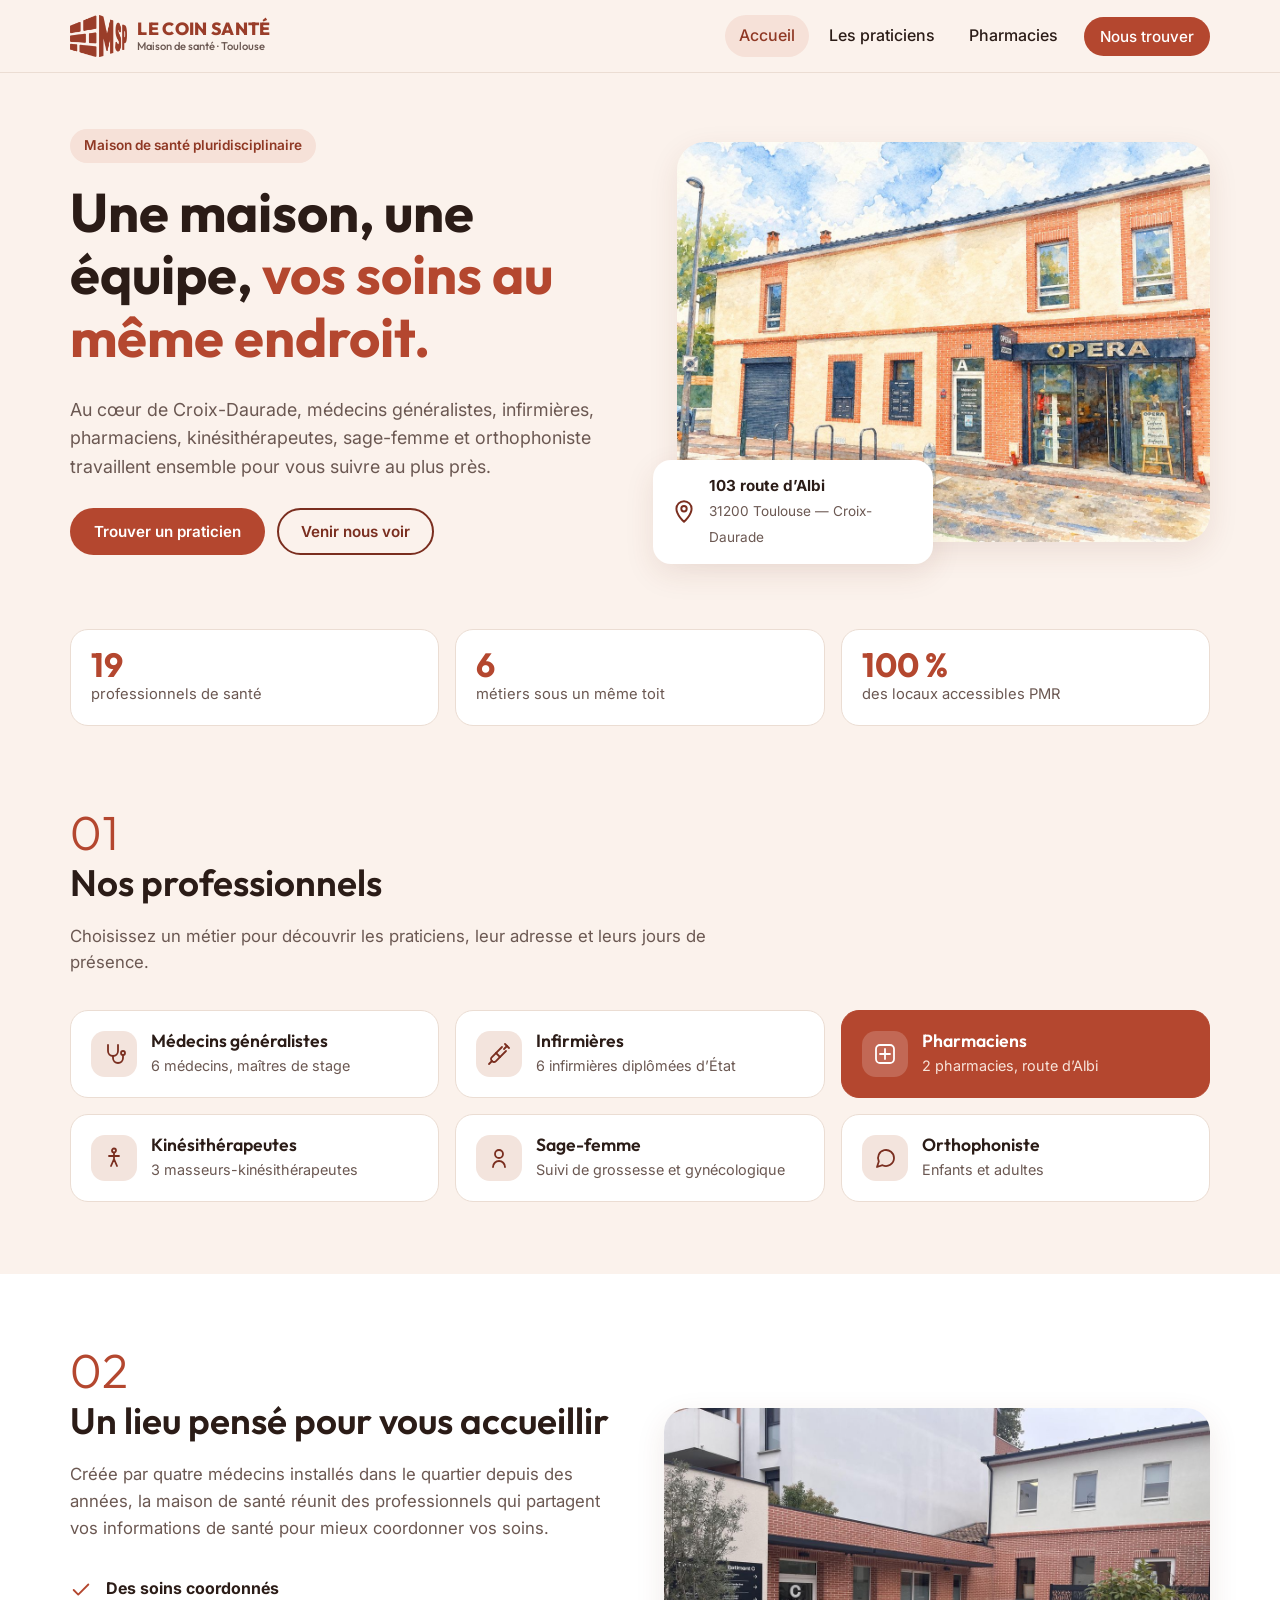
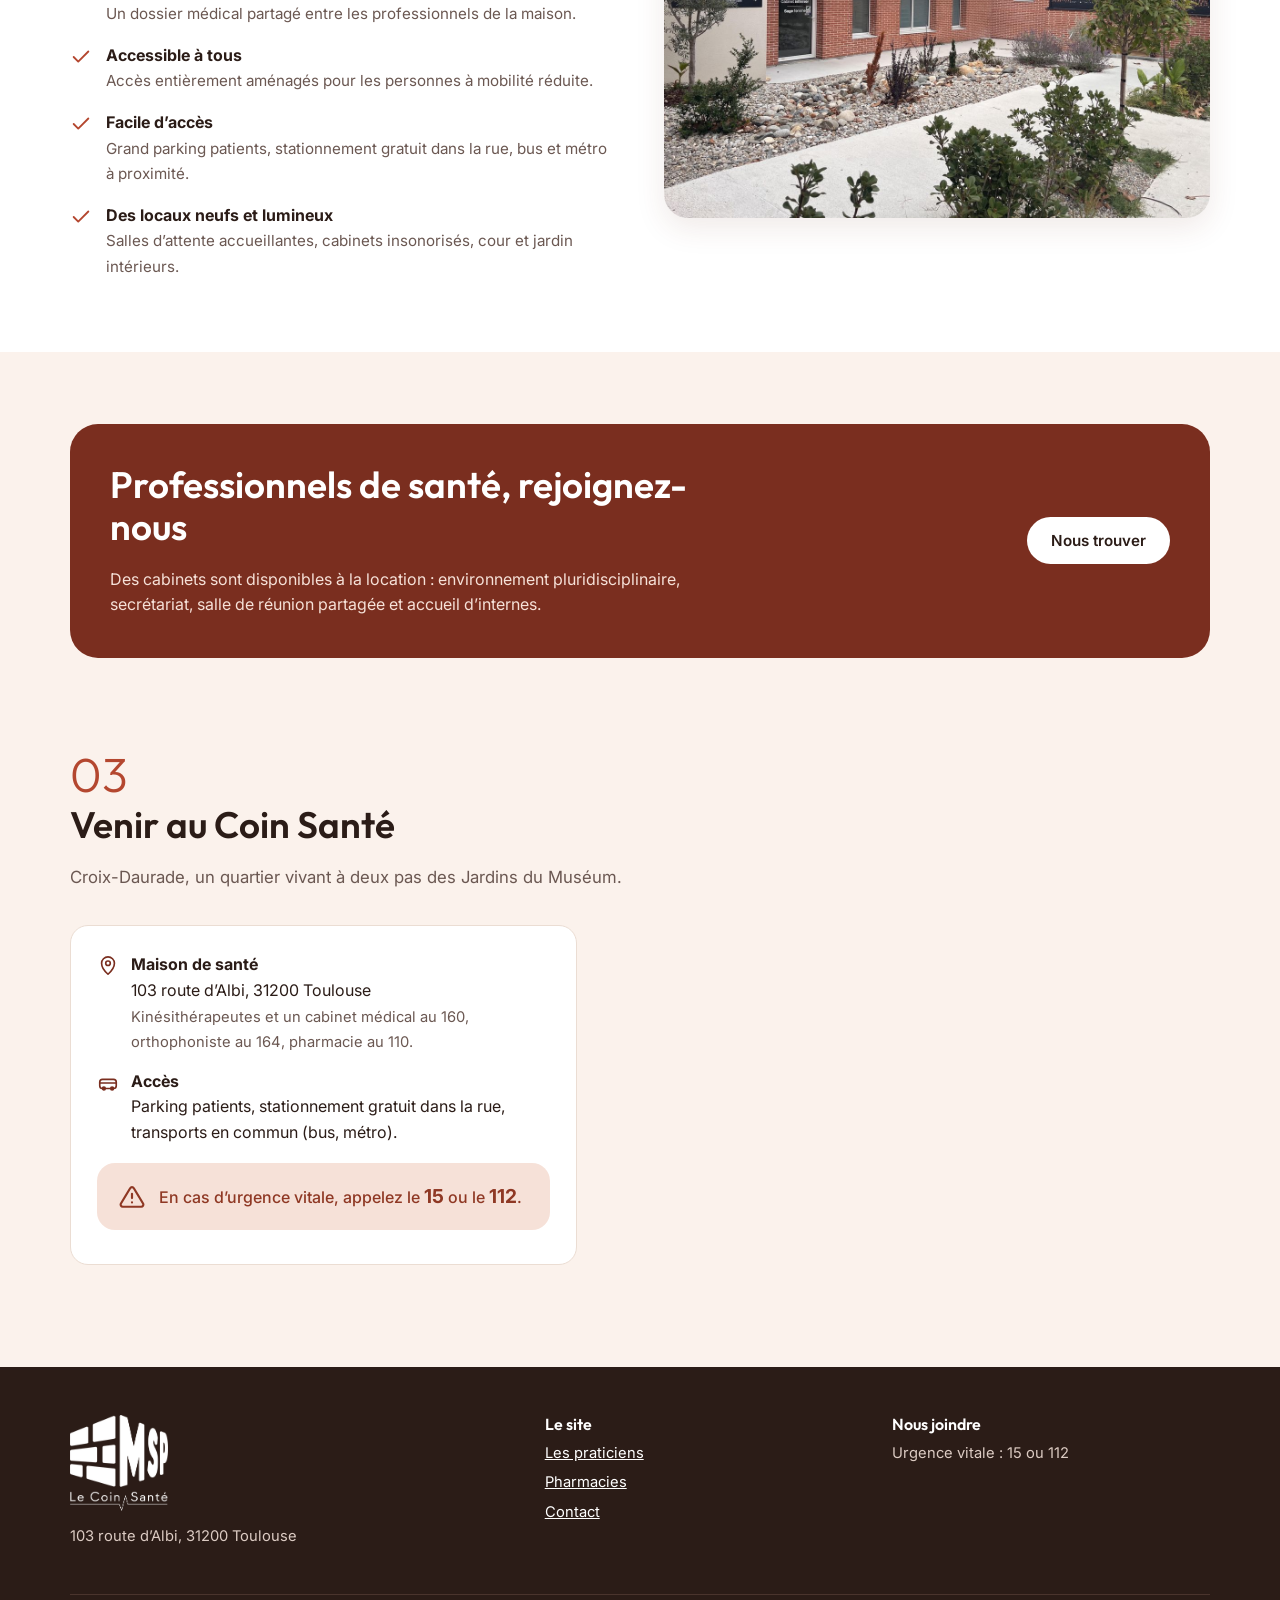
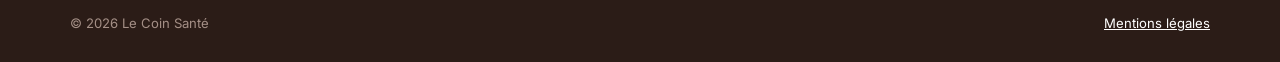
==== commit e7f60222: "Menu : Nous contacter devient Nous trouver Co-Authored-By: Claude Sonnet 5.5 <noreply@anthropic.com>" ====
--- a/index.html
+++ b/index.html
@@ -27,7 +27,7 @@
       <a href="index.html" aria-current="page">Accueil</a>
       <a href="praticiens.html">Les praticiens</a>
       <a href="praticiens.html#pharmaciens">Pharmacies</a>
-      <a class="btn btn-plein" href="contact.html">Nous contacter</a>
+      <a class="btn btn-plein" href="contact.html">Nous trouver</a>
     </nav>
   </div>
 </header>
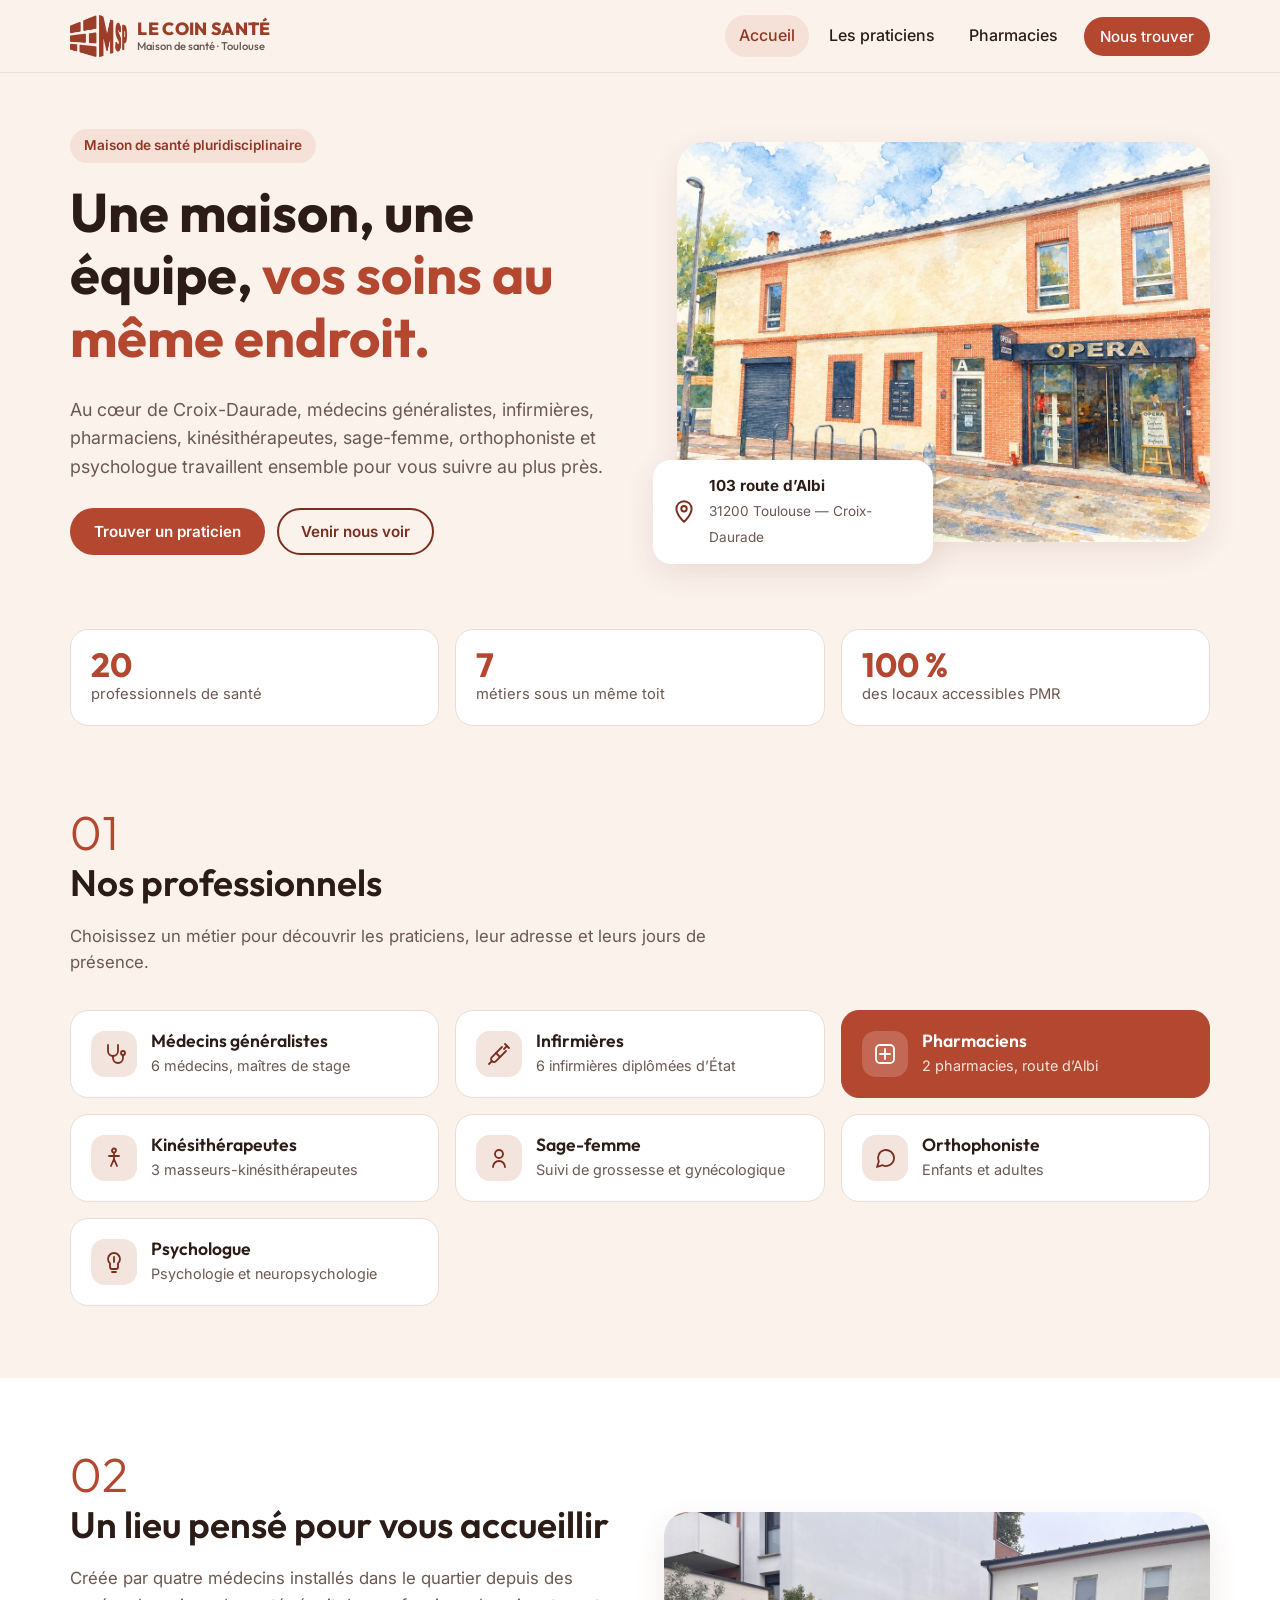
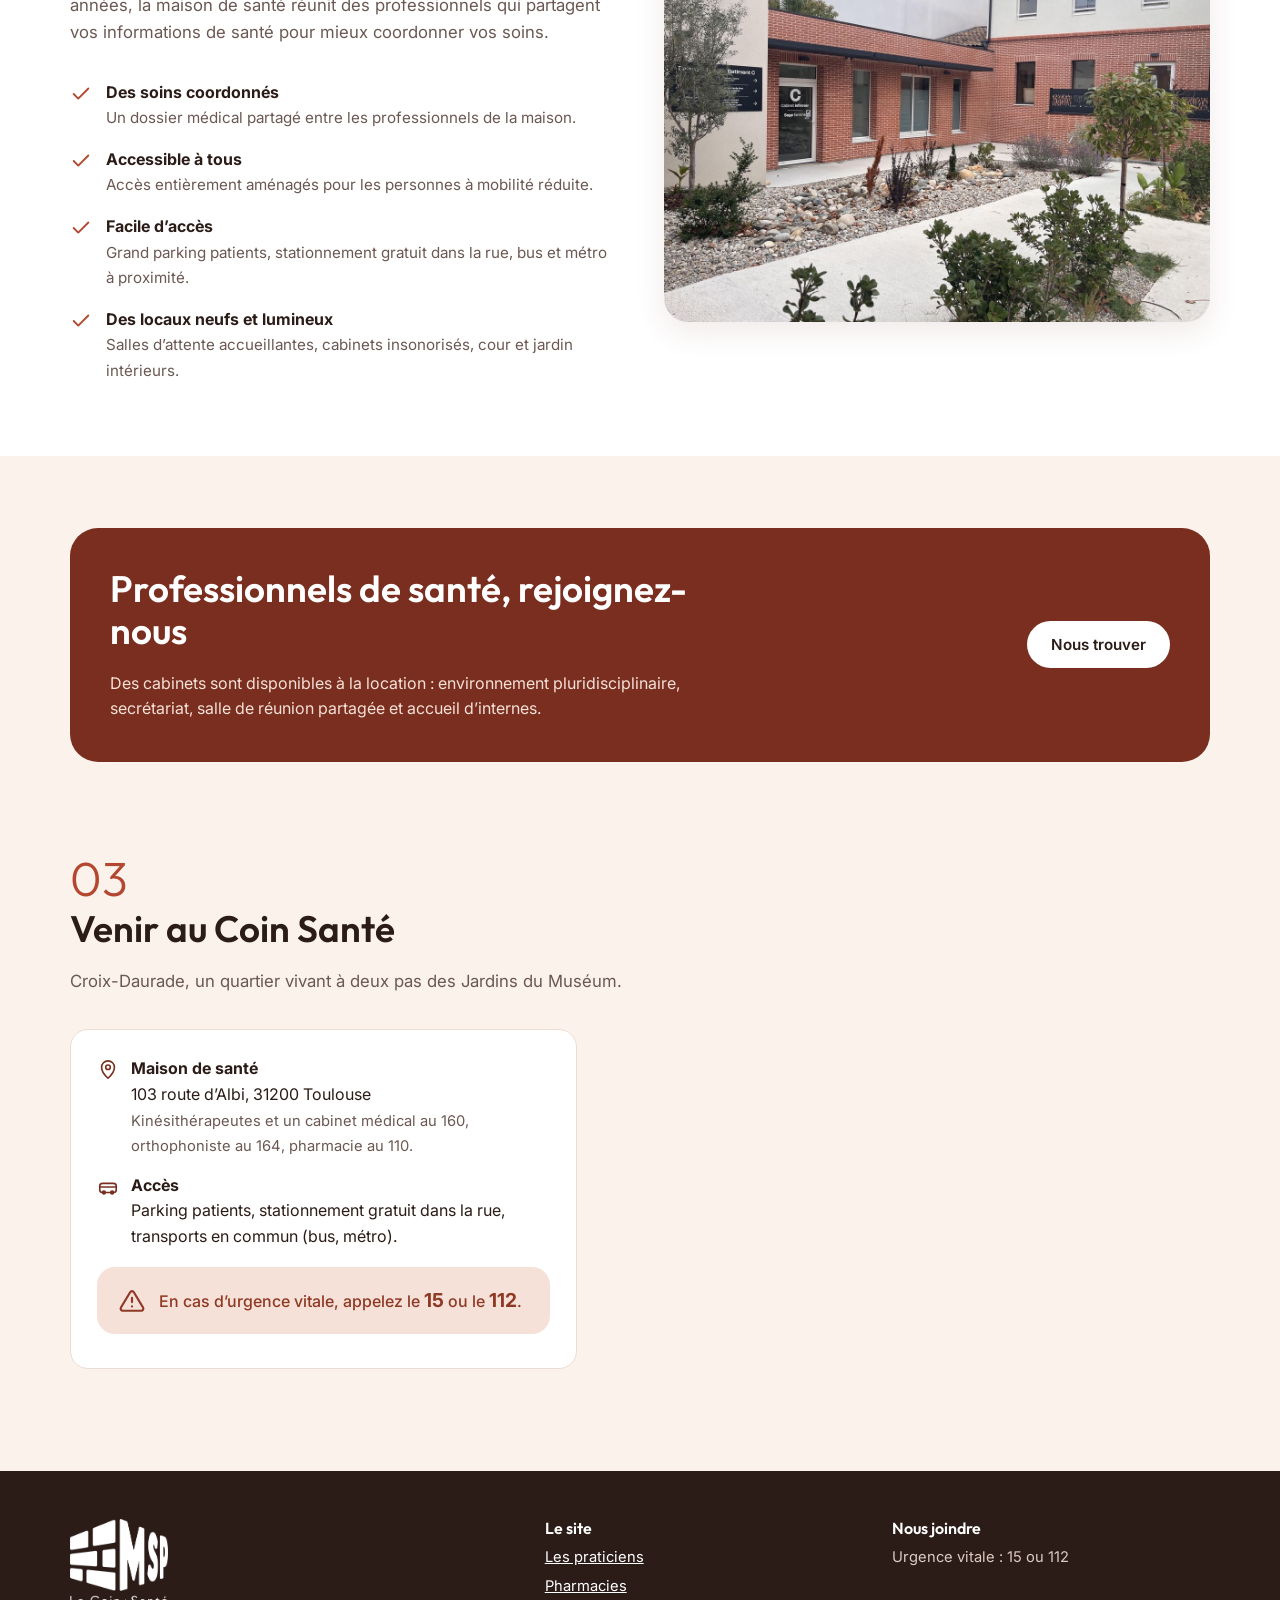
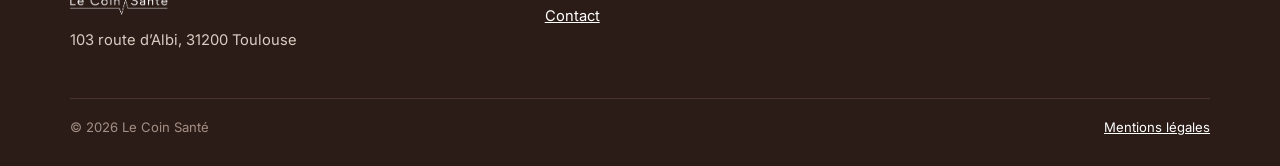
==== commit cfdd807a: "Praticiens : telephones, rendez-vous et jours a jour, psychologue, pharmacies, infirmieres reordonne" ====
--- a/index.html
+++ b/index.html
@@ -4,7 +4,7 @@
   <meta charset="utf-8">
   <meta name="viewport" content="width=device-width, initial-scale=1">
   <title>Le Coin Santé — Maison de santé pluridisciplinaire, Toulouse Croix-Daurade</title>
-  <meta name="description" content="Maison de santé pluridisciplinaire au 103 route d’Albi à Toulouse (Croix-Daurade) : médecins généralistes, infirmières, pharmaciens, kinésithérapeutes, sage-femme et orthophoniste.">
+  <meta name="description" content="Maison de santé pluridisciplinaire au 103 route d’Albi à Toulouse (Croix-Daurade) : médecins généralistes, infirmières, pharmaciens, kinésithérapeutes, sage-femme, orthophoniste et psychologue.">
   <link rel="icon" href="assets/favicon.png" type="image/png">
   <link rel="preconnect" href="https://fonts.googleapis.com">
   <link rel="preconnect" href="https://fonts.gstatic.com" crossorigin>
@@ -39,7 +39,7 @@
       <div>
         <span class="surtitre">Maison de santé pluridisciplinaire</span>
         <h1>Une maison, une équipe, <span class="accent">vos soins au même endroit.</span></h1>
-        <p class="chapo">Au cœur de Croix-Daurade, médecins généralistes, infirmières, pharmaciens, kinésithérapeutes, sage-femme et orthophoniste travaillent ensemble pour vous suivre au plus près.</p>
+        <p class="chapo">Au cœur de Croix-Daurade, médecins généralistes, infirmières, pharmaciens, kinésithérapeutes, sage-femme, orthophoniste et psychologue travaillent ensemble pour vous suivre au plus près.</p>
         <div class="hero-actions">
           <a class="btn btn-plein" href="praticiens.html">Trouver un praticien</a>
           <a class="btn btn-contour" href="#acces">Venir nous voir</a>
@@ -57,8 +57,8 @@
 
   <section class="chiffres" aria-label="La maison en chiffres">
     <div class="conteneur">
-      <div class="chiffre"><b>19</b><span>professionnels de santé</span></div>
-      <div class="chiffre"><b>6</b><span>métiers sous un même toit</span></div>
+      <div class="chiffre"><b>20</b><span>professionnels de santé</span></div>
+      <div class="chiffre"><b>7</b><span>métiers sous un même toit</span></div>
       <div class="chiffre"><b>100 %</b><span>des locaux accessibles PMR</span></div>
     </div>
   </section>
@@ -94,6 +94,10 @@
         <a class="metier" href="praticiens.html#orthophonistes">
           <span class="pastille"><svg width="24" height="24" viewBox="0 0 24 24" fill="none" stroke="currentColor" stroke-width="1.8" stroke-linecap="round" stroke-linejoin="round" aria-hidden="true"><path d="M21 12a8 8 0 0 1-11.5 7.2L4 21l1.8-5.5A8 8 0 1 1 21 12z"/></svg></span>
           <div><h3>Orthophoniste</h3><p>Enfants et adultes</p></div>
+        </a>
+        <a class="metier" href="praticiens.html#psychologues">
+          <span class="pastille"><svg width="24" height="24" viewBox="0 0 24 24" fill="none" stroke="currentColor" stroke-width="1.8" stroke-linecap="round" stroke-linejoin="round" aria-hidden="true"><path d="M12 3a6 6 0 0 0-6 6c0 2 .9 3.2 2 4.3V17a2 2 0 0 0 2 2h4a2 2 0 0 0 2-2v-3.7c1.1-1.1 2-2.3 2-4.3a6 6 0 0 0-6-6z"/><path d="M10 22h4M12 7v5"/></svg></span>
+          <div><h3>Psychologue</h3><p>Psychologie et neuropsychologie</p></div>
         </a>
       </div>
     </div>
--- a/css/style.css
+++ b/css/style.css
@@ -165,6 +165,7 @@
 .praticien-metier { margin: 0; color: var(--encre-douce); font-size: .88rem; }
 .badges { display: flex; flex-wrap: wrap; gap: 6px; }
 .badge { font-size: .75rem; font-weight: 600; color: var(--bleu); background: var(--bleu-pale); border-radius: 999px; padding: 3px 10px; }
+.badge-alerte { color: #9a3412; background: #ffedd5; }
 .praticien-infos { list-style: none; padding: 0; margin: 0; display: grid; gap: 8px; font-size: .92rem; }
 .praticien-infos li { display: flex; gap: 10px; align-items: flex-start; }
 .praticien-infos .ico { color: var(--orange); flex: none; margin-top: 2px; }
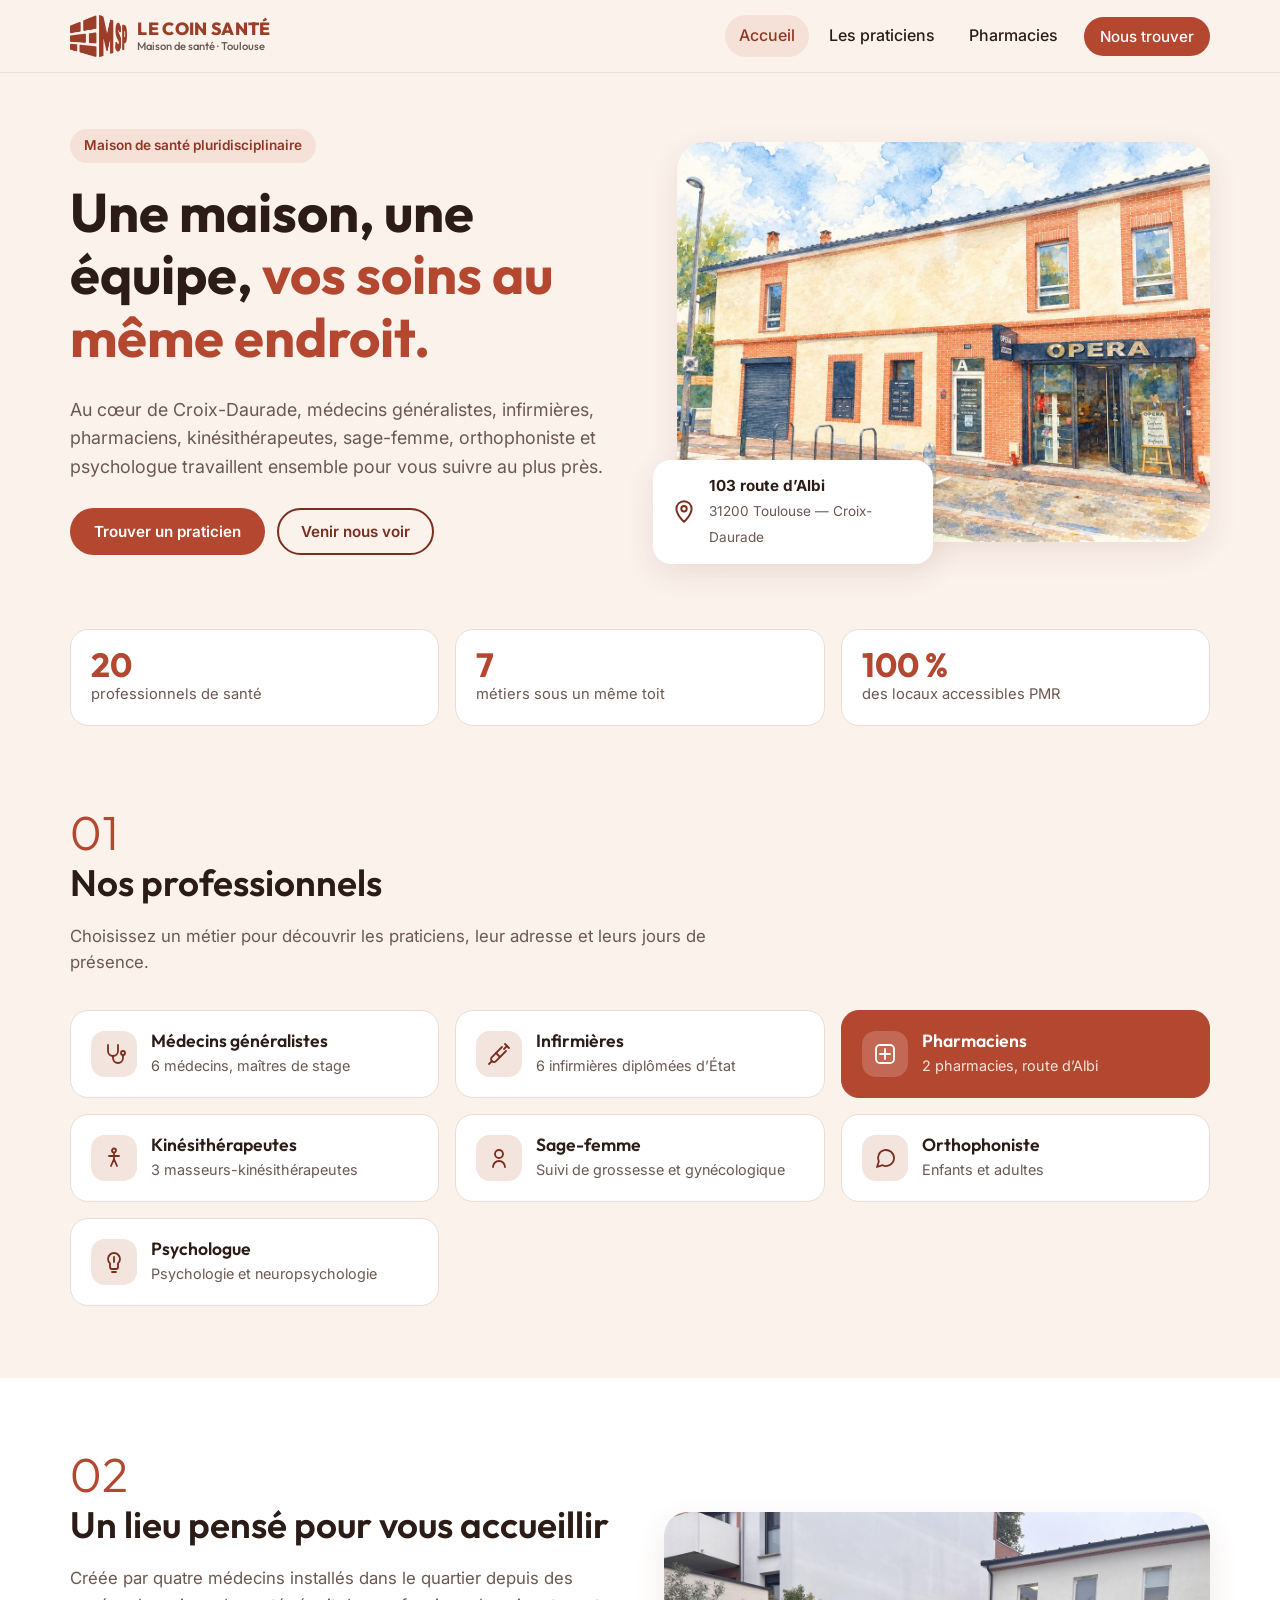
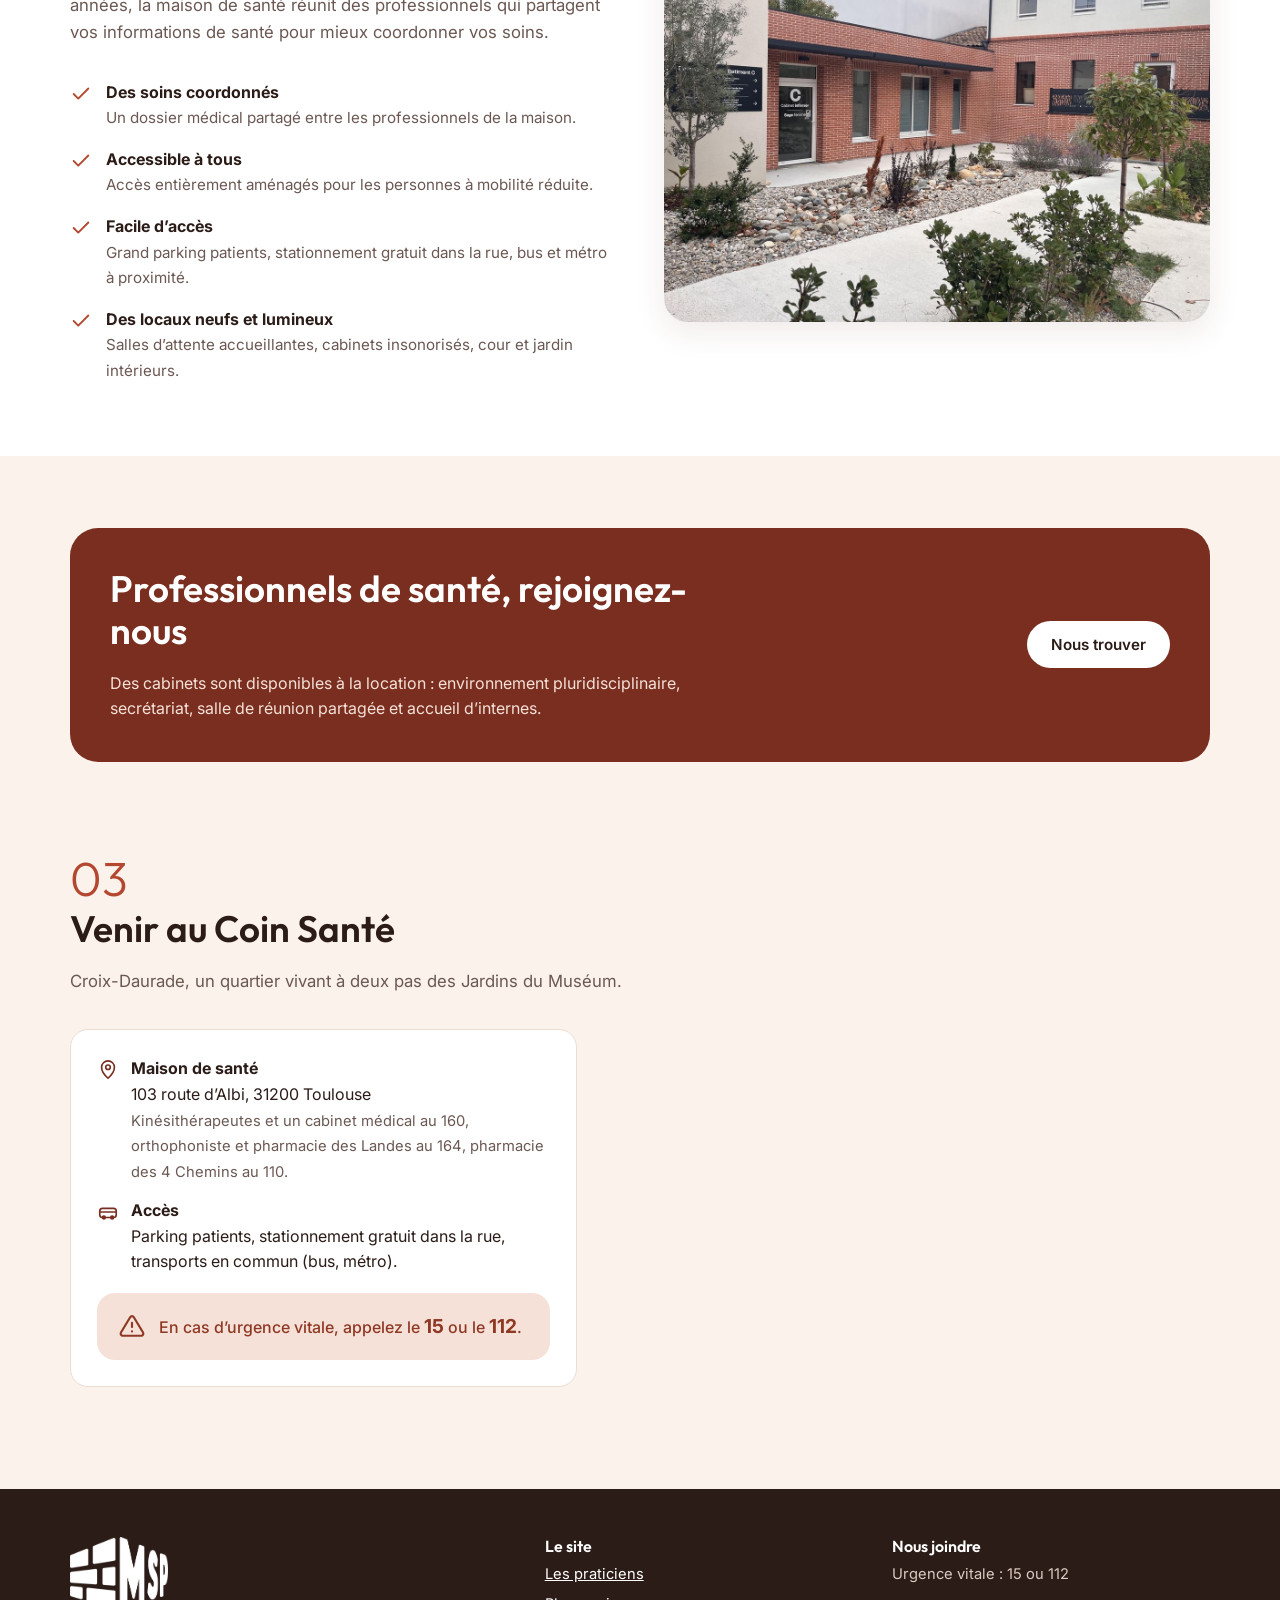
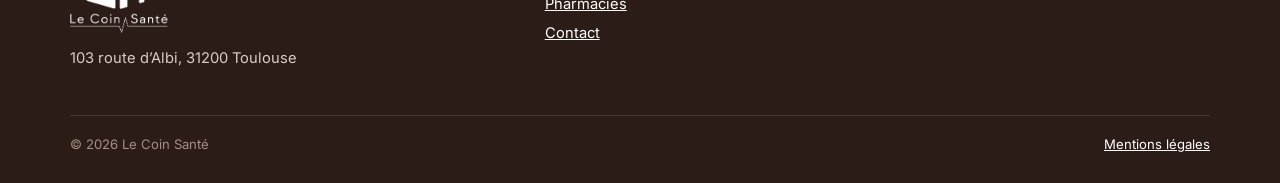
==== commit b00947dd: "Psychologue au 103 ; pharmacies : seulement les deux pharmacies (retrait d'Elisabeth Peyrotau) Co-Au" ====
--- a/index.html
+++ b/index.html
@@ -149,7 +149,7 @@
         <div class="acces-infos">
           <ul>
             <li><svg class="ico" width="22" height="22" viewBox="0 0 24 24" fill="none" stroke="currentColor" stroke-width="1.8" stroke-linecap="round" stroke-linejoin="round" aria-hidden="true"><path d="M12 21s7-6.2 7-12a7 7 0 0 0-14 0c0 5.8 7 12 7 12z"/><circle cx="12" cy="9" r="2.5"/></svg>
-              <div><strong>Maison de santé</strong><br>103 route d’Albi, 31200 Toulouse<br><span style="color:var(--encre-douce);font-size:.92rem;">Kinésithérapeutes et un cabinet médical au 160, orthophoniste au 164, pharmacie au 110.</span></div></li>
+              <div><strong>Maison de santé</strong><br>103 route d’Albi, 31200 Toulouse<br><span style="color:var(--encre-douce);font-size:.92rem;">Kinésithérapeutes et un cabinet médical au 160, orthophoniste et pharmacie des Landes au 164, pharmacie des 4 Chemins au 110.</span></div></li>
             <li><svg class="ico" width="22" height="22" viewBox="0 0 24 24" fill="none" stroke="currentColor" stroke-width="1.8" stroke-linecap="round" stroke-linejoin="round" aria-hidden="true"><rect x="3" y="8" width="18" height="10" rx="3"/><circle cx="7.5" cy="18" r="1.5"/><circle cx="16.5" cy="18" r="1.5"/><path d="M3 12h18"/></svg>
               <div><strong>Accès</strong><br>Parking patients, stationnement gratuit dans la rue, transports en commun (bus, métro).</div></li>
           </ul>
--- a/css/style.css
+++ b/css/style.css
@@ -165,9 +165,11 @@
 .praticien-metier { margin: 0; color: var(--encre-douce); font-size: .88rem; }
 .badges { display: flex; flex-wrap: wrap; gap: 6px; }
 .badge { font-size: .75rem; font-weight: 600; color: var(--bleu); background: var(--bleu-pale); border-radius: 999px; padding: 3px 10px; }
+.badge { white-space: nowrap; }
 .badge-alerte { color: #9a3412; background: #ffedd5; }
 .praticien-infos { list-style: none; padding: 0; margin: 0; display: grid; gap: 8px; font-size: .92rem; }
 .praticien-infos li { display: flex; gap: 10px; align-items: flex-start; }
+.praticien-infos .tel-num { white-space: nowrap; }
 .praticien-infos .ico { color: var(--orange); flex: none; margin-top: 2px; }
 .praticien .btn { margin-top: auto; align-self: flex-start; padding: 9px 18px; }
 .praticien-sous-titre { margin: 0 0 6px; font-size: .78rem; font-weight: 700; letter-spacing: .04em; text-transform: uppercase; color: var(--bleu); }
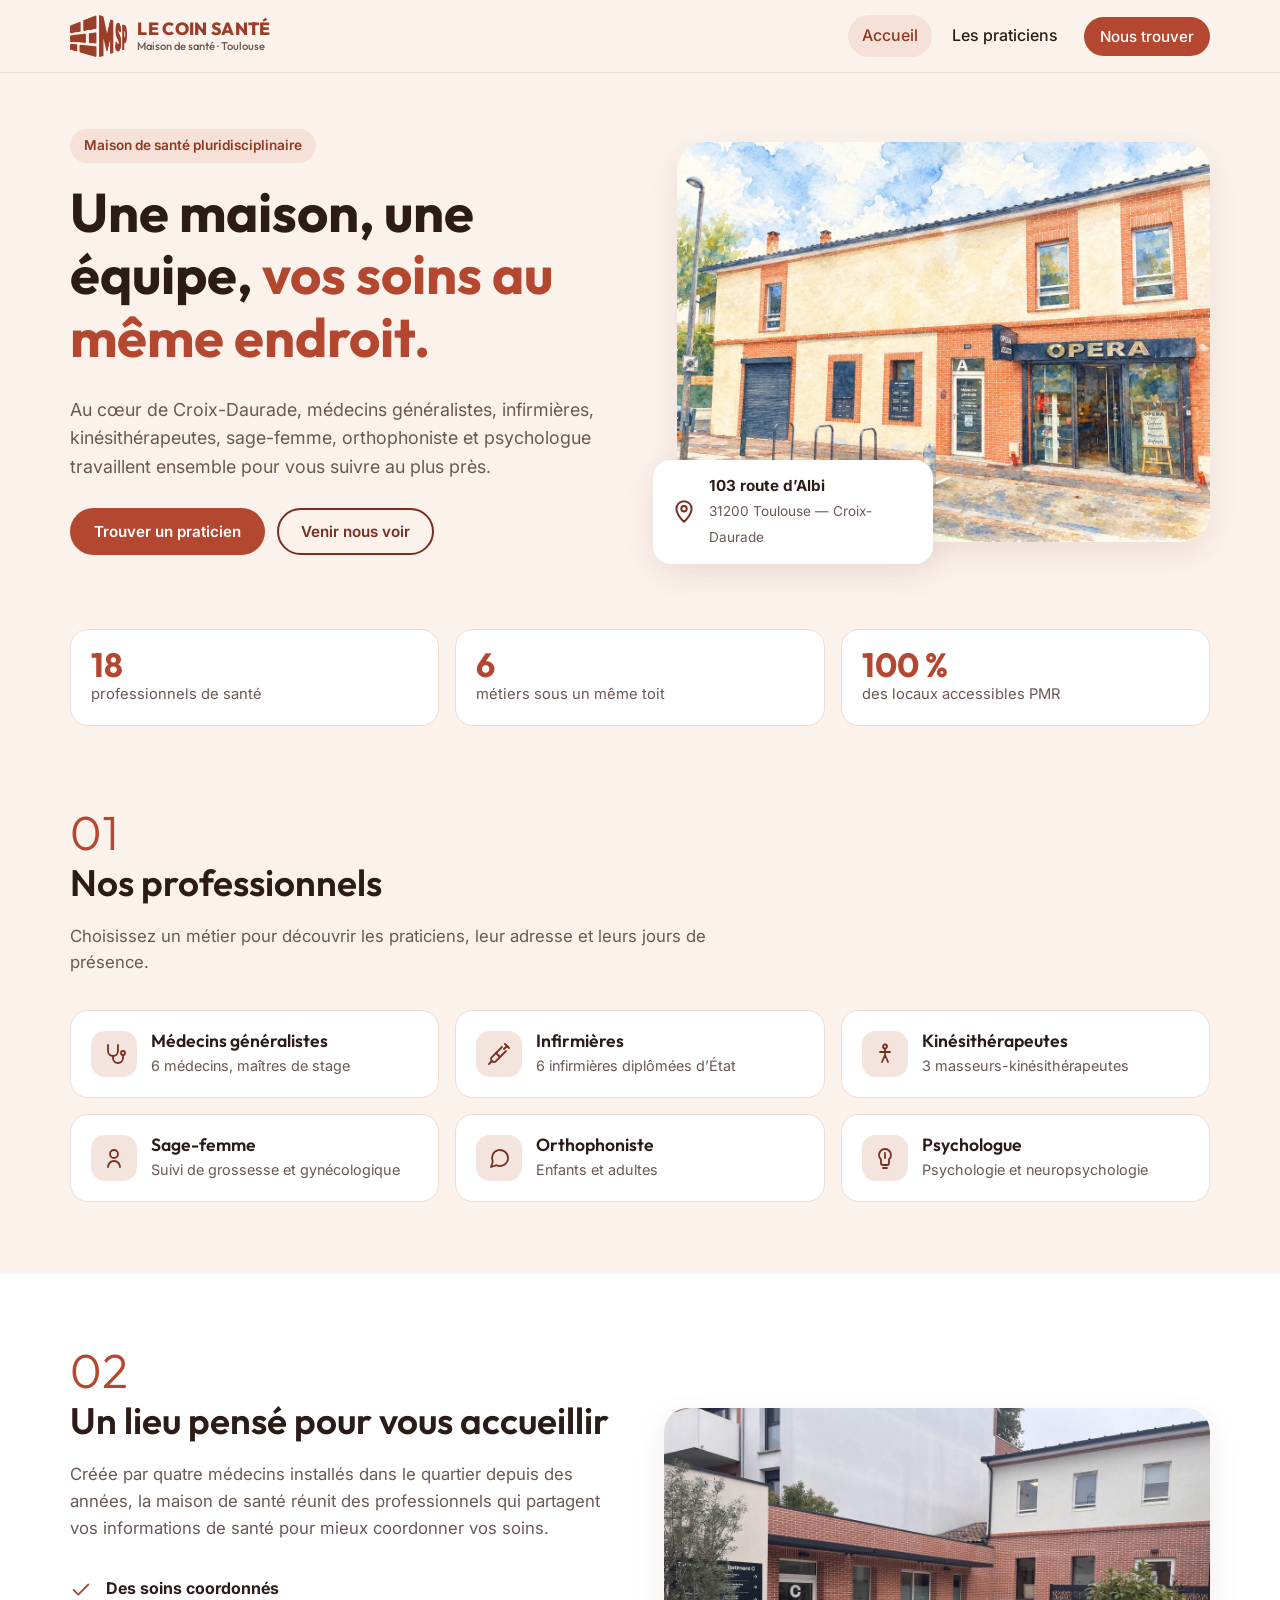
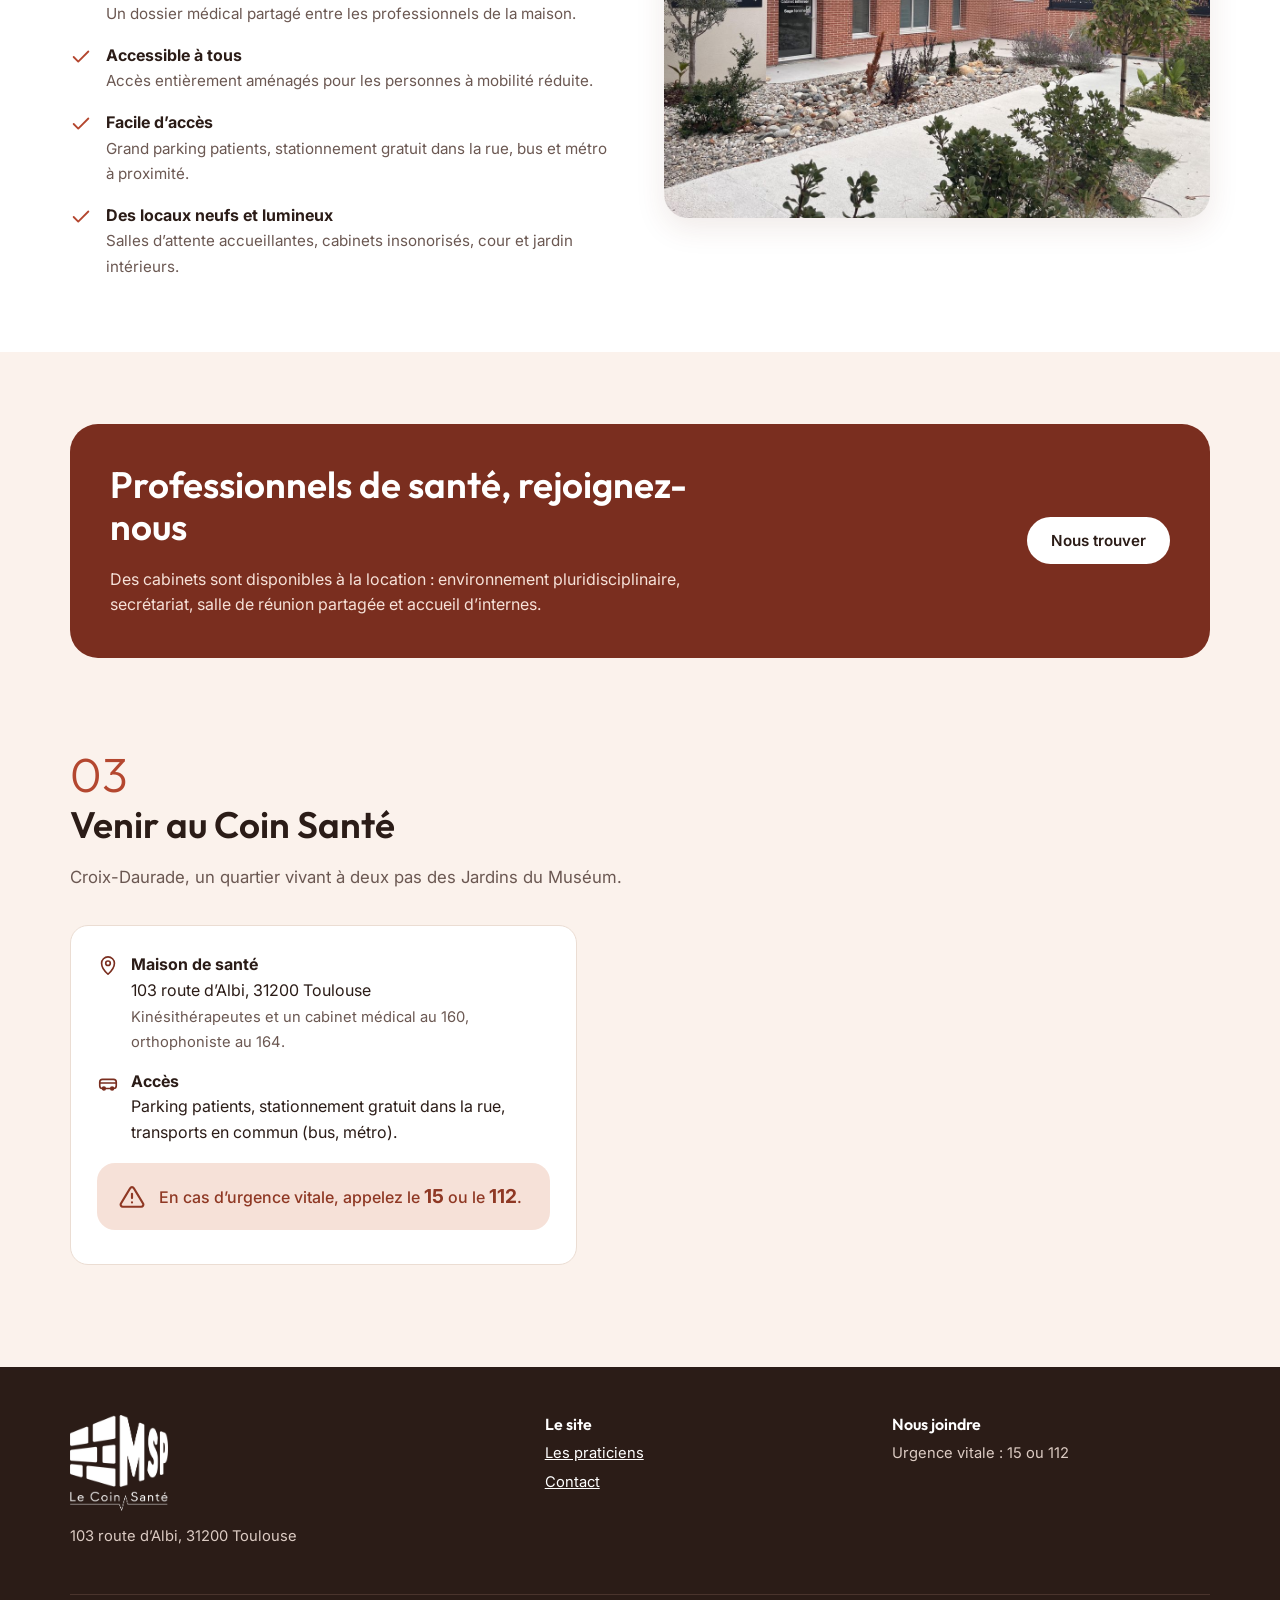
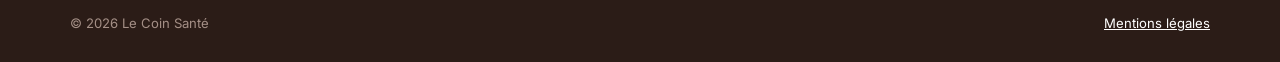
==== commit 19c3edc1: "Retrait de l'onglet Pharmacies (liens, tuile d'accueil, donnees) Co-Authored-By: Claude Sonnet 5.5 <" ====
--- a/index.html
+++ b/index.html
@@ -4,7 +4,7 @@
   <meta charset="utf-8">
   <meta name="viewport" content="width=device-width, initial-scale=1">
   <title>Le Coin Santé — Maison de santé pluridisciplinaire, Toulouse Croix-Daurade</title>
-  <meta name="description" content="Maison de santé pluridisciplinaire au 103 route d’Albi à Toulouse (Croix-Daurade) : médecins généralistes, infirmières, pharmaciens, kinésithérapeutes, sage-femme, orthophoniste et psychologue.">
+  <meta name="description" content="Maison de santé pluridisciplinaire au 103 route d’Albi à Toulouse (Croix-Daurade) : médecins généralistes, infirmières, kinésithérapeutes, sage-femme, orthophoniste et psychologue.">
   <link rel="icon" href="assets/favicon.png" type="image/png">
   <link rel="preconnect" href="https://fonts.googleapis.com">
   <link rel="preconnect" href="https://fonts.gstatic.com" crossorigin>
@@ -26,7 +26,6 @@
     <nav class="nav" id="nav">
       <a href="index.html" aria-current="page">Accueil</a>
       <a href="praticiens.html">Les praticiens</a>
-      <a href="praticiens.html#pharmaciens">Pharmacies</a>
       <a class="btn btn-plein" href="contact.html">Nous trouver</a>
     </nav>
   </div>
@@ -39,7 +38,7 @@
       <div>
         <span class="surtitre">Maison de santé pluridisciplinaire</span>
         <h1>Une maison, une équipe, <span class="accent">vos soins au même endroit.</span></h1>
-        <p class="chapo">Au cœur de Croix-Daurade, médecins généralistes, infirmières, pharmaciens, kinésithérapeutes, sage-femme, orthophoniste et psychologue travaillent ensemble pour vous suivre au plus près.</p>
+        <p class="chapo">Au cœur de Croix-Daurade, médecins généralistes, infirmières, kinésithérapeutes, sage-femme, orthophoniste et psychologue travaillent ensemble pour vous suivre au plus près.</p>
         <div class="hero-actions">
           <a class="btn btn-plein" href="praticiens.html">Trouver un praticien</a>
           <a class="btn btn-contour" href="#acces">Venir nous voir</a>
@@ -57,8 +56,8 @@
 
   <section class="chiffres" aria-label="La maison en chiffres">
     <div class="conteneur">
-      <div class="chiffre"><b>20</b><span>professionnels de santé</span></div>
-      <div class="chiffre"><b>7</b><span>métiers sous un même toit</span></div>
+      <div class="chiffre"><b>18</b><span>professionnels de santé</span></div>
+      <div class="chiffre"><b>6</b><span>métiers sous un même toit</span></div>
       <div class="chiffre"><b>100 %</b><span>des locaux accessibles PMR</span></div>
     </div>
   </section>
@@ -78,10 +77,6 @@
         <a class="metier" href="praticiens.html#infirmiers">
           <span class="pastille"><svg width="24" height="24" viewBox="0 0 24 24" fill="none" stroke="currentColor" stroke-width="1.8" stroke-linecap="round" stroke-linejoin="round" aria-hidden="true"><path d="m18 2 4 4"/><path d="m17 7 3-3"/><path d="M19 9 8.7 19.3a2.4 2.4 0 0 1-3.4 0l-.6-.6a2.4 2.4 0 0 1 0-3.4L15 5"/><path d="m9 11 4 4"/><path d="m5 19-3 3"/></svg></span>
           <div><h3>Infirmières</h3><p>6 infirmières diplômées d’État</p></div>
-        </a>
-        <a class="metier mis-en-avant" href="praticiens.html#pharmaciens">
-          <span class="pastille"><svg width="24" height="24" viewBox="0 0 24 24" fill="none" stroke="currentColor" stroke-width="1.8" stroke-linecap="round" stroke-linejoin="round" aria-hidden="true"><rect x="3" y="3" width="18" height="18" rx="4"/><path d="M12 7v10M7 12h10"/></svg></span>
-          <div><h3>Pharmaciens</h3><p>2 pharmacies, route d’Albi</p></div>
         </a>
         <a class="metier" href="praticiens.html#kines">
           <span class="pastille"><svg width="24" height="24" viewBox="0 0 24 24" fill="none" stroke="currentColor" stroke-width="1.8" stroke-linecap="round" stroke-linejoin="round" aria-hidden="true"><circle cx="12" cy="4.5" r="2"/><path d="M12 7v6l-3 7M12 13l3 7M7 10h10"/></svg></span>
@@ -149,7 +144,7 @@
         <div class="acces-infos">
           <ul>
             <li><svg class="ico" width="22" height="22" viewBox="0 0 24 24" fill="none" stroke="currentColor" stroke-width="1.8" stroke-linecap="round" stroke-linejoin="round" aria-hidden="true"><path d="M12 21s7-6.2 7-12a7 7 0 0 0-14 0c0 5.8 7 12 7 12z"/><circle cx="12" cy="9" r="2.5"/></svg>
-              <div><strong>Maison de santé</strong><br>103 route d’Albi, 31200 Toulouse<br><span style="color:var(--encre-douce);font-size:.92rem;">Kinésithérapeutes et un cabinet médical au 160, orthophoniste et pharmacie des Landes au 164, pharmacie des 4 Chemins au 110.</span></div></li>
+              <div><strong>Maison de santé</strong><br>103 route d’Albi, 31200 Toulouse<br><span style="color:var(--encre-douce);font-size:.92rem;">Kinésithérapeutes et un cabinet médical au 160, orthophoniste au 164.</span></div></li>
             <li><svg class="ico" width="22" height="22" viewBox="0 0 24 24" fill="none" stroke="currentColor" stroke-width="1.8" stroke-linecap="round" stroke-linejoin="round" aria-hidden="true"><rect x="3" y="8" width="18" height="10" rx="3"/><circle cx="7.5" cy="18" r="1.5"/><circle cx="16.5" cy="18" r="1.5"/><path d="M3 12h18"/></svg>
               <div><strong>Accès</strong><br>Parking patients, stationnement gratuit dans la rue, transports en commun (bus, métro).</div></li>
           </ul>
@@ -174,7 +169,7 @@
     </div>
     <div>
       <h3>Le site</h3>
-      <ul><li><a href="praticiens.html">Les praticiens</a></li><li><a href="praticiens.html#pharmaciens">Pharmacies</a></li><li><a href="contact.html">Contact</a></li></ul>
+      <ul><li><a href="praticiens.html">Les praticiens</a></li><li><a href="contact.html">Contact</a></li></ul>
     </div>
     <div>
       <h3>Nous joindre</h3>
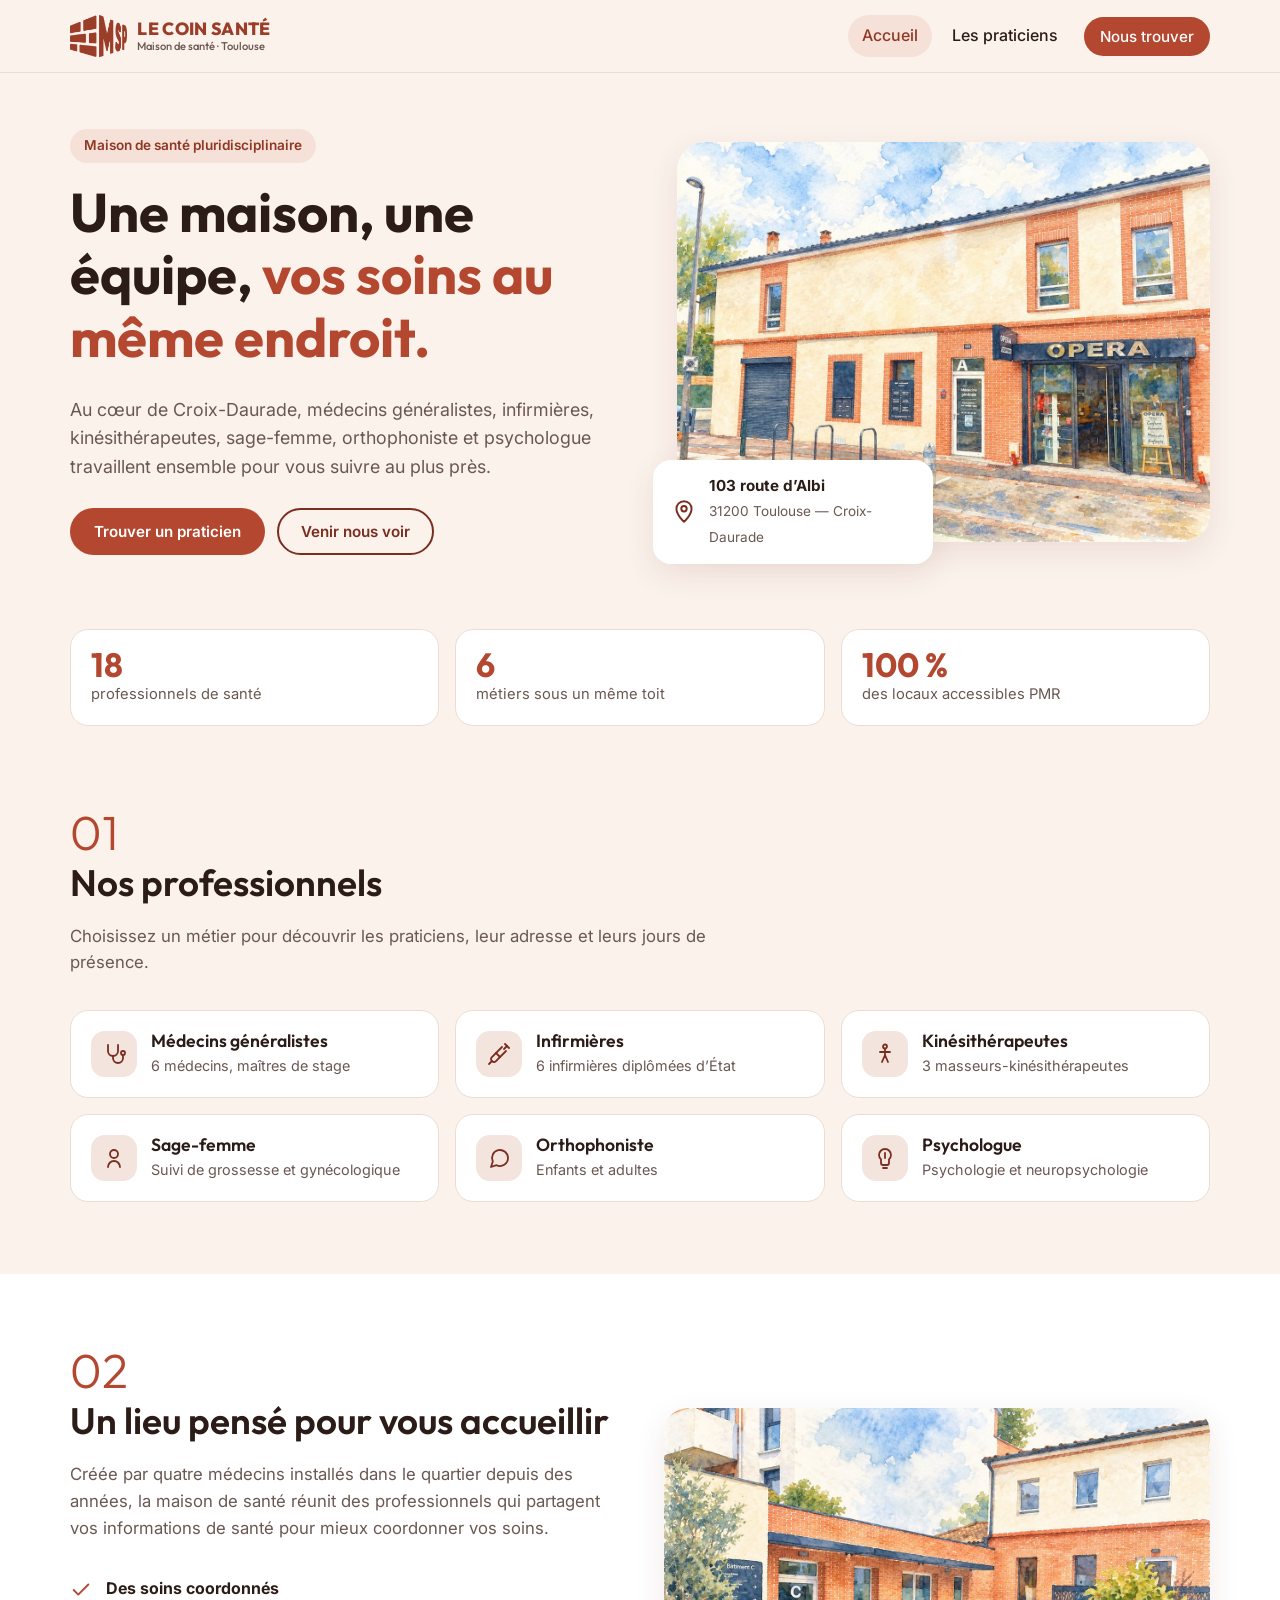
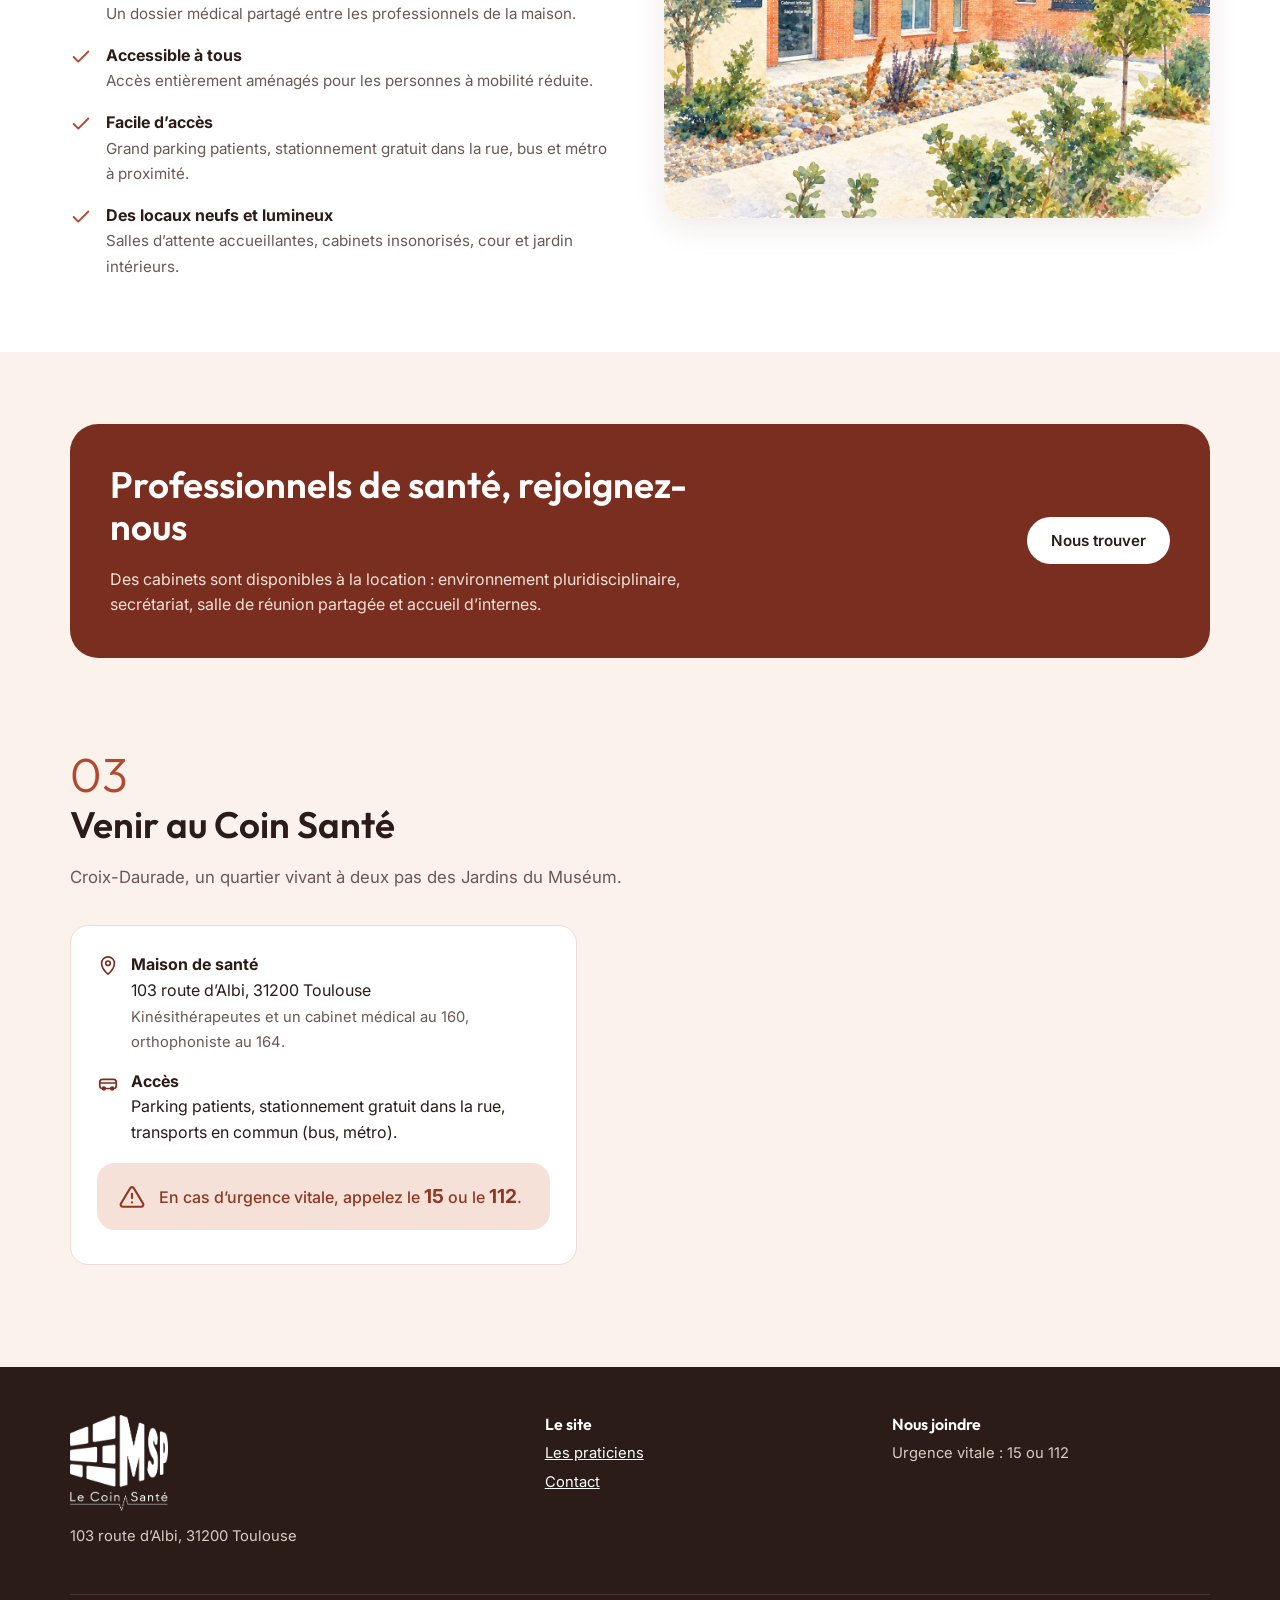
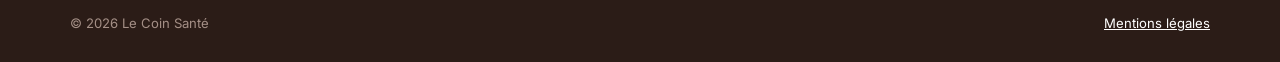
==== commit 4e7d7b6f: "Accueil : photo de la cour remplacee par son aquarelle Co-Authored-By: Claude Sonnet 5.5 <noreply@an" ====
--- a/index.html
+++ b/index.html
@@ -117,7 +117,7 @@
             <div><strong>Des locaux neufs et lumineux</strong><span>Salles d’attente accueillantes, cabinets insonorisés, cour et jardin intérieurs.</span></div></li>
         </ul>
       </div>
-      <img src="assets/img/cour-jardin.jpg" alt="La cour intérieure et son jardin, devant le bâtiment C (cabinet infirmier et sage-femme)" width="1200" height="900" loading="lazy">
+      <img src="assets/img/cour-jardin.jpg" alt="Aquarelle de la cour intérieure et de son jardin, devant le bâtiment C (cabinet infirmier et sage-femme)" width="1280" height="960" loading="lazy">
     </div>
   </section>
 
